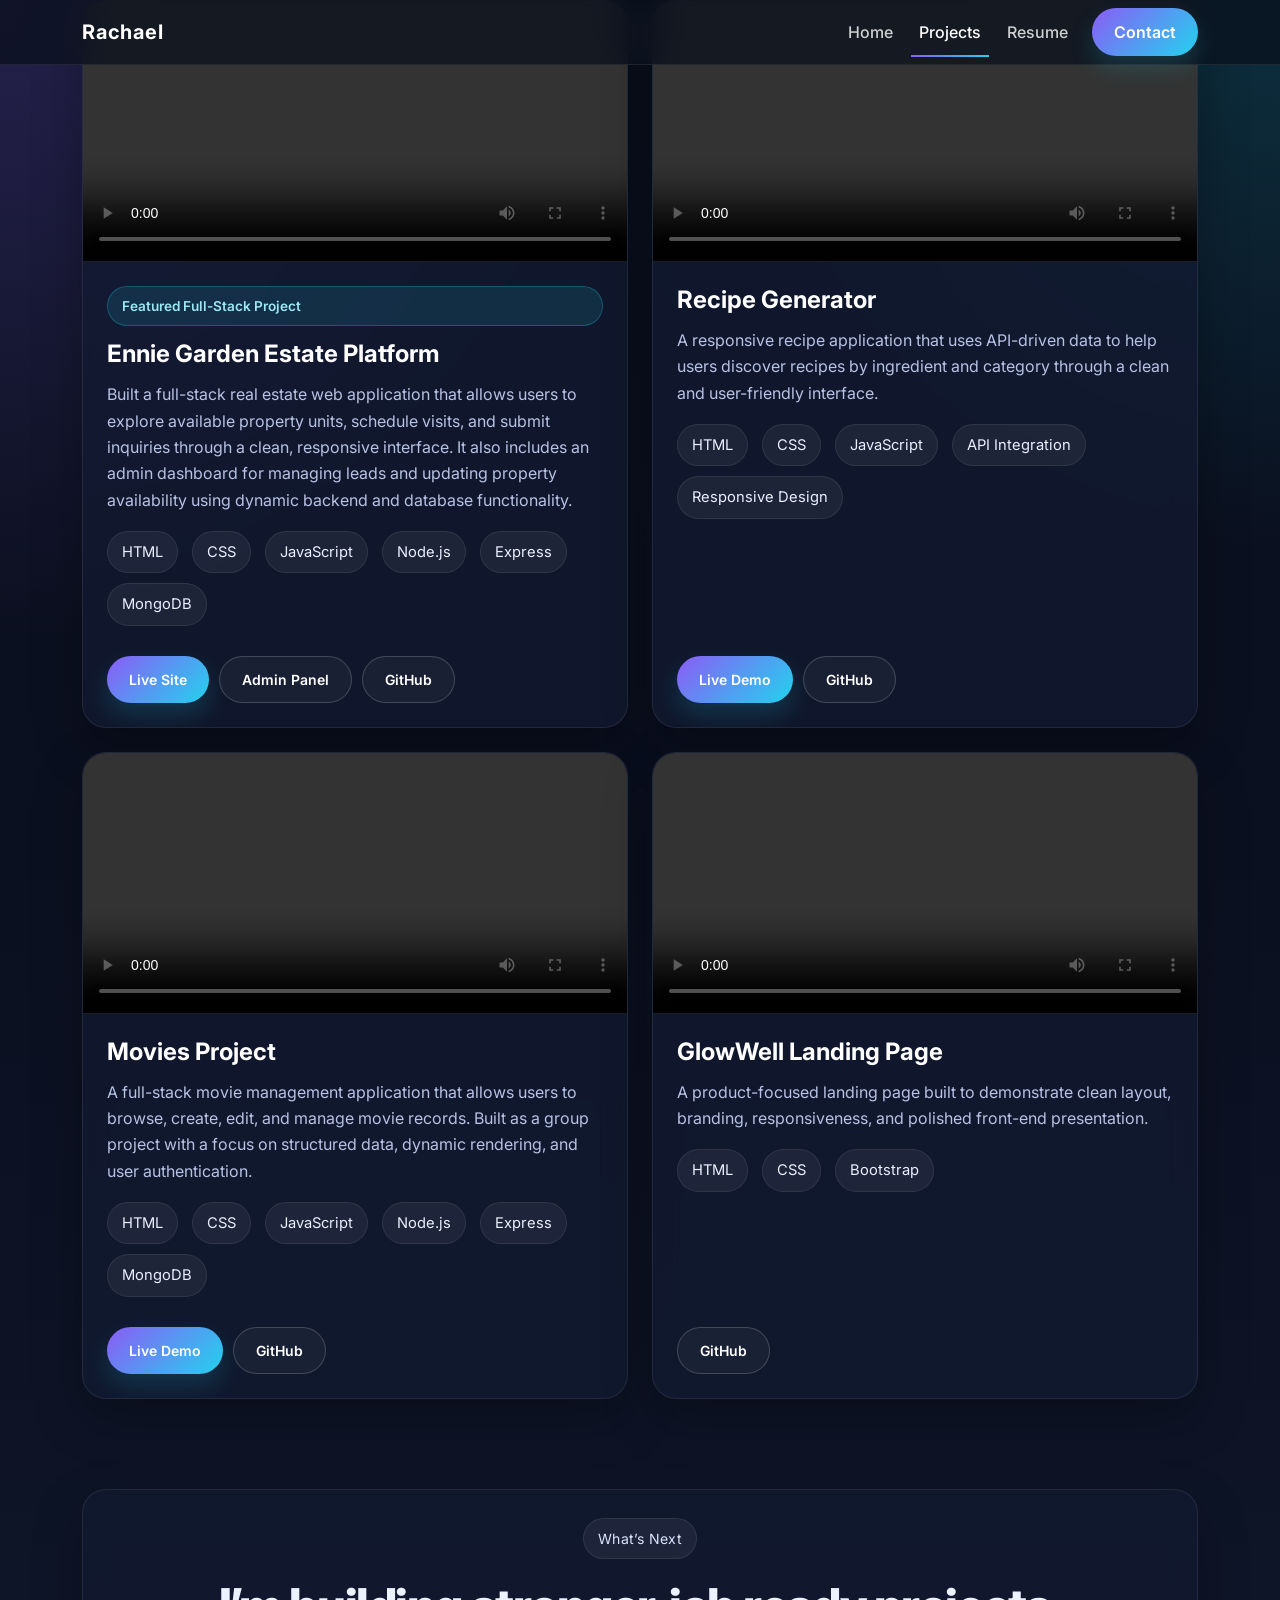
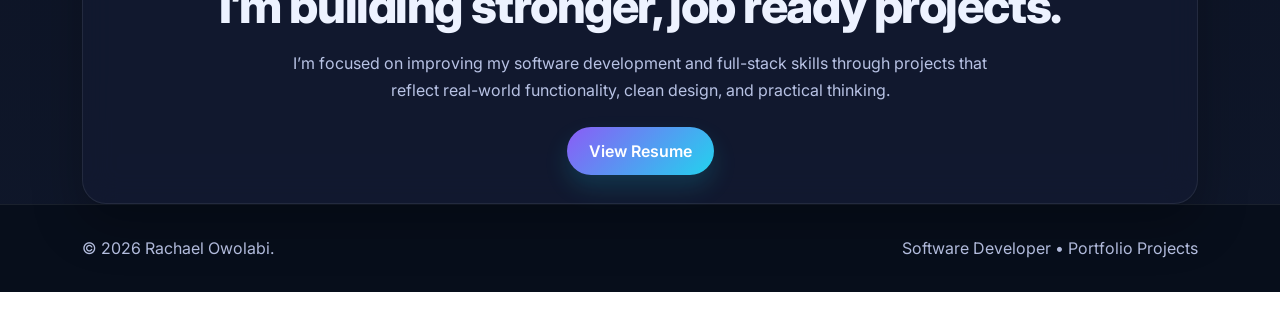
==== Project.html @ cfca14e4 "Initial portfolio website upload" ====
<!DOCTYPE html>
<html lang="en">
<head>
  <meta charset="UTF-8">
  <meta name="viewport" content="width=device-width, initial-scale=1.0">
  <title>Projects | Rachael Owolabi</title>

  <link href="https://cdn.jsdelivr.net/npm/bootstrap@5.3.3/dist/css/bootstrap.min.css" rel="stylesheet">
  <link rel="preconnect" href="https://fonts.googleapis.com">
  <link rel="preconnect" href="https://fonts.gstatic.com" crossorigin>
  <link href="https://fonts.googleapis.com/css2?family=Inter:wght@400;500;600;700;800&display=swap" rel="stylesheet">
  <link rel="stylesheet" href="https://cdn.jsdelivr.net/npm/bootstrap-icons@1.11.3/font/bootstrap-icons.min.css">
  <link rel="stylesheet" href="style.css">
</head>
<body>

  <nav class="navbar navbar-expand-lg fixed-top">
    <div class="container">
      <a class="navbar-brand fw-bold" href="Index.html">Rachael</a>

      <button class="navbar-toggler border-0 shadow-none" type="button" data-bs-toggle="collapse" data-bs-target="#navbarNav">
        <span class="navbar-toggler-icon"></span>
      </button>

      <div class="collapse navbar-collapse" id="navbarNav">
        <ul class="navbar-nav ms-auto align-items-lg-center">
          <li class="nav-item"><a class="nav-link" href="Index.html">Home</a></li>
          <li class="nav-item"><a class="nav-link active" href="Project.html">Projects</a></li>
          <li class="nav-item"><a class="nav-link" href="Resume.html">Resume</a></li>
          <li class="nav-item ms-lg-3 mt-3 mt-lg-0">
            <a class="btn btn-brand" href="Index.html#contact">Contact</a>
          </li>
        </ul>
      </div>
    </div>
  </nav>

  <section class="pt-0">
  <div class="container">
    <div class="row g-4">

      <div class="col-lg-6">
        <div class="project-card h-100">
          <div class="project-media">
            <video controls>
              <source src="videos/estate-home.mp4" type="video/mp4">
            </video>
          </div>

          <div class="project-body">
            <div class="featured-badge">Featured Full-Stack Project</div>

            <h4>Ennie Garden Estate Platform</h4>

            <p>
              Built a full-stack real estate web application that allows users to explore
              available property units, schedule visits, and submit inquiries through a clean,
              responsive interface. It also includes an admin dashboard for managing leads and
              updating property availability using dynamic backend and database functionality.
            </p>

            <div class="project-meta">
              <span class="tag-pill">HTML</span>
              <span class="tag-pill">CSS</span>
              <span class="tag-pill">JavaScript</span>
              <span class="tag-pill">Node.js</span>
              <span class="tag-pill">Express</span>
              <span class="tag-pill">MongoDB</span>
            </div>

            <div class="project-links">
              <a href="https://estate-garden-estate.onrender.com/" target="_blank" class="btn btn-brand btn-sm">
                Live Site
              </a>
              <a href="https://estate-garden-estate.onrender.com/admin-login.html" target="_blank" class="btn btn-outline-brand btn-sm">
                Admin Panel
              </a>
              <a href="https://github.com/rachaelowo/Estate-website" target="_blank" class="btn btn-outline-brand btn-sm">
                GitHub
              </a>
            </div>
          </div>
        </div>
      </div>

      <div class="col-lg-6">
        <div class="project-card h-100">
          <div class="project-media">
            <video controls>
              <source src="videos/Recipe Finder.mp4" type="video/mp4">
            </video>
          </div>

          <div class="project-body">
            <h4>Recipe Generator</h4>
            <p>
              A responsive recipe application that uses API-driven data to help users
              discover recipes by ingredient and category through a clean and user-friendly interface.
            </p>

            <div class="project-meta">
              <span class="tag-pill">HTML</span>
              <span class="tag-pill">CSS</span>
              <span class="tag-pill">JavaScript</span>
              <span class="tag-pill">API Integration</span>
              <span class="tag-pill">Responsive Design</span>
            </div>

            <div class="project-links">
              <a href="https://recipes-generator-nfoy.onrender.com/" target="_blank" class="btn btn-brand btn-sm">
                Live Demo
              </a>
              <a href="https://github.com/rachaelowo/Recipe-generator" target="_blank" class="btn btn-outline-brand btn-sm">
                GitHub
              </a>
            </div>
          </div>
        </div>
      </div>

      <div class="col-lg-6">
        <div class="project-card h-100">
          <div class="project-media">
            <video controls>
              <source src="videos/movies project.mp4" type="video/mp4">
            </video>
          </div>

          <div class="project-body">
            <h4>Movies Project</h4>
            <p>
              A full-stack movie management application that allows users to browse,
              create, edit, and manage movie records. Built as a group project with a
              focus on structured data, dynamic rendering, and user authentication.
            </p>

            <div class="project-meta">
              <span class="tag-pill">HTML</span>
              <span class="tag-pill">CSS</span>
              <span class="tag-pill">JavaScript</span>
              <span class="tag-pill">Node.js</span>
              <span class="tag-pill">Express</span>
              <span class="tag-pill">MongoDB</span>
            </div>

            <div class="project-links">
              <a href="https://movies-project-heroku-b300a179108b.herokuapp.com/movies" target="_blank" class="btn btn-brand btn-sm">
                Live Demo
              </a>
              <a href="https://github.com/rachaelowo/movies-project" target="_blank" class="btn btn-outline-brand btn-sm">
                GitHub
              </a>
            </div>
          </div>
        </div>
      </div>

      <div class="col-lg-6">
        <div class="project-card h-100">
          <div class="project-media">
            <video controls>
              <source src="videos/Glowwell.mp4" type="video/mp4">
            </video>
          </div>

          <div class="project-body">
            <h4>GlowWell Landing Page</h4>
            <p>
              A product-focused landing page built to demonstrate clean layout,
              branding, responsiveness, and polished front-end presentation.
            </p>

            <div class="project-meta">
              <span class="tag-pill">HTML</span>
              <span class="tag-pill">CSS</span>
              <span class="tag-pill">Bootstrap</span>
            </div>

            <div class="project-links">
              <a href="https://github.com/rachaelowo/Glowwell" target="_blank" class="btn btn-outline-brand btn-sm">
                GitHub
              </a>
            </div>
          </div>
        </div>
      </div>

    </div>
  </div>
</section>

    <div class="container">
      <div class="glass-card text-center">
        <span class="section-tag">What’s Next</span>
        <h2 class="section-title mb-3">I’m building stronger, job ready projects.</h2>
        <p class="section-copy mx-auto mb-4">
          I’m focused on improving my software development and full-stack skills through
          projects that reflect real-world functionality, clean design, and practical thinking.
        </p>
        <a href="Resume.html" class="btn btn-brand">View Resume</a>
      </div>
    </div>
  </section>

  <footer>
    <div class="container d-flex flex-column flex-md-row justify-content-between align-items-center gap-2">
      <p class="mb-0">© <span id="year"></span> Rachael Owolabi.</p>
      <p class="mb-0">Software Developer • Portfolio Projects</p>
    </div>
  </footer>

  <script src="https://cdn.jsdelivr.net/npm/bootstrap@5.3.3/dist/js/bootstrap.bundle.min.js"></script>
  <script>
    document.getElementById("year").textContent = new Date().getFullYear();
  </script>
</body>
</html>
---- style.css ----
:root {
  --bg: #0b1020;
  --bg-soft: #121a31;
  --surface: rgba(18, 26, 49, 0.78);
  --surface-strong: #151f3c;
  --card-border: rgba(255, 255, 255, 0.08);
  --text: #edf2ff;
  --muted: #b8c2e4;
  --accent: #8b5cf6;
  --accent-2: #22d3ee;
  --accent-3: #f472b6;
  --shadow: 0 20px 50px rgba(0, 0, 0, 0.28);
}

html {
  scroll-behavior: smooth;
}

body {
  font-family: "Inter", "Segoe UI", Arial, sans-serif;
  line-height: 1.65;
  background:
    radial-gradient(circle at top left, rgba(139, 92, 246, 0.22), transparent 28%),
    radial-gradient(circle at top right, rgba(34, 211, 238, 0.16), transparent 24%),
    linear-gradient(180deg, #09101d 0%, #0b1020 45%, #0f172a 100%);
  color: var(--text);
  overflow-x: hidden;
}

a {
  text-decoration: none;
}

img,
video {
  max-width: 100%;
}

section {
  padding: 90px 0;
}

.text-muted-custom {
  color: var(--muted);
}

.section-tag {
  display: inline-flex;
  align-items: center;
  gap: 8px;
  padding: 8px 14px;
  border-radius: 999px;
  background: rgba(255, 255, 255, 0.06);
  border: 1px solid rgba(255, 255, 255, 0.08);
  color: #dbe4ff;
  font-size: 0.88rem;
  letter-spacing: 0.02em;
  margin-bottom: 18px;
}

.section-title {
  font-size: clamp(2rem, 4vw, 3rem);
  font-weight: 800;
  letter-spacing: -0.03em;
  margin-bottom: 14px;
}

.section-copy {
  color: var(--muted);
  max-width: 720px;
}

.navbar {
  background: rgba(9, 16, 29, 0.72) !important;
  backdrop-filter: blur(16px);
  border-bottom: 1px solid rgba(255, 255, 255, 0.08);
}

.navbar-brand {
  color: #fff !important;
  font-size: 1.25rem;
  letter-spacing: 0.04em;
}

.navbar-brand span {
  color: var(--accent-2);
}

.navbar-toggler {
  padding: 6px 10px;
}

.navbar-toggler:focus {
  box-shadow: none;
}

.navbar-toggler-icon {
  filter: invert(1);
}

.nav-link {
  position: relative;
  color: rgba(255, 255, 255, 0.8) !important;
  font-weight: 500;
  margin-left: 10px;
  transition: color 0.3s ease;
}

.nav-link:hover,
.nav-link.active {
  color: #fff !important;
}

.nav-link::after {
  content: "";
  position: absolute;
  left: 0;
  bottom: -4px;
  width: 0;
  height: 2px;
  background: linear-gradient(135deg, var(--accent), var(--accent-2));
  transition: width 0.3s ease;
}

.nav-link:hover::after,
.nav-link.active::after {
  width: 100%;
}

.btn-brand,
.btn-outline-brand,
.btn-ghost {
  border-radius: 999px;
  padding: 12px 22px;
  font-weight: 600;
  transition: 0.25s ease;
  display: inline-flex;
  align-items: center;
  justify-content: center;
}

.btn-brand {
  color: #fff;
  border: none;
  background: linear-gradient(135deg, var(--accent), var(--accent-2));
  box-shadow: 0 12px 24px rgba(34, 211, 238, 0.16);
}

.btn-brand:hover {
  transform: translateY(-2px);
  color: #fff;
}

.btn-outline-brand {
  border: 1px solid rgba(255, 255, 255, 0.18);
  color: #fff;
  background: rgba(255, 255, 255, 0.04);
}

.btn-outline-brand:hover {
  background: rgba(255, 255, 255, 0.08);
  color: #fff;
}

.btn-ghost {
  border: 1px solid rgba(255, 255, 255, 0.18);
  color: #fff;
  background: transparent;
}

.btn-ghost:hover {
  background: rgba(255, 255, 255, 0.08);
  color: #fff;
}

.hero {
  min-height: 100vh;
  display: flex;
  align-items: center;
  position: relative;
  overflow: hidden;
}

.hero::before,
.hero::after {
  content: "";
  position: absolute;
  border-radius: 999px;
  filter: blur(18px);
}

.hero::before {
  width: 260px;
  height: 260px;
  right: 8%;
  top: 16%;
  background: rgba(139, 92, 246, 0.24);
}

.hero::after {
  width: 220px;
  height: 220px;
  left: 5%;
  bottom: 12%;
  background: rgba(34, 211, 238, 0.2);
}

.hero-kicker {
  display: inline-flex;
  align-items: center;
  padding: 10px 16px;
  border-radius: 999px;
  color: #dbe4ff;
  background: rgba(255, 255, 255, 0.06);
  border: 1px solid rgba(255, 255, 255, 0.08);
  margin-bottom: 24px;
}

.hero h1 {
  font-size: clamp(2.8rem, 6vw, 5rem);
  font-weight: 800;
  line-height: 1.05;
  letter-spacing: -0.05em;
}

.gradient-text {
  background: linear-gradient(135deg, #ffffff 20%, #b0d9ff 50%, #a78bfa 85%);
  -webkit-background-clip: text;
  background-clip: text;
  color: transparent;
}

.hero p {
  color: var(--muted);
  font-size: 1.08rem;
  max-width: 620px;
  margin: 22px 0 30px;
}

.hero-stats {
  display: grid;
  grid-template-columns: repeat(3, minmax(0, 1fr));
  gap: 14px;
  margin-top: 30px;
}

.stat-card,
.glass-card,
.project-card,
.info-panel,
.contact-card,
.resume-card,
.timeline-card,
.hero-card {
  background: var(--surface);
  border: 1px solid var(--card-border);
  border-radius: 24px;
  box-shadow: var(--shadow);
  backdrop-filter: blur(16px);
  transition: transform 0.3s ease, box-shadow 0.3s ease;
}

.stat-card:hover,
.glass-card:hover,
.project-card:hover,
.info-panel:hover,
.contact-card:hover,
.resume-card:hover,
.timeline-card:hover,
.hero-card:hover {
  transform: translateY(-8px);
  box-shadow: 0 24px 60px rgba(0, 0, 0, 0.35);
}

.stat-card {
  padding: 18px;
}

.stat-card h3 {
  font-size: 1.7rem;
  margin-bottom: 4px;
}

.stat-card p {
  margin: 0;
  font-size: 0.95rem;
}

.hero-card,
.glass-card,
.info-panel,
.contact-card,
.resume-card,
.timeline-card {
  padding: 28px;
}

.hero-card .eyebrow {
  color: var(--accent-2);
  font-size: 0.92rem;
  font-weight: 700;
  text-transform: uppercase;
  letter-spacing: 0.12em;
}

.hero-card ul,
.resume-card ul,
.timeline-card ul {
  padding-left: 1rem;
  margin: 14px 0 0;
  color: var(--muted);
}

.hero-image-wrap {
  position: relative;
  width: 360px;
  height: 360px;
  margin: 0 auto;
  display: flex;
  align-items: center;
  justify-content: center;
}

.hero-image-ring {
  position: absolute;
  width: 380px;
  height: 380px;
  border-radius: 50%;
  background: linear-gradient(135deg, rgba(139, 92, 246, 0.35), rgba(34, 211, 238, 0.25));
  filter: blur(8px);
  animation: floatRing 4s ease-in-out infinite;
}

.hero-image {
  position: relative;
  width: 320px;
  height: 320px;
  object-fit: cover;
  border-radius: 50%;
  border: 6px solid rgba(255, 255, 255, 0.12);
  box-shadow: 0 20px 50px rgba(0, 0, 0, 0.35);
  z-index: 2;
  animation: floatImage 4s ease-in-out infinite;
}

.highlight-grid,
.skills-grid,
.contact-grid,
.resume-grid {
  display: grid;
  gap: 24px;
}

.highlight-grid {
  grid-template-columns: repeat(3, minmax(0, 1fr));
}

.skills-grid,
.contact-grid,
.resume-grid {
  grid-template-columns: repeat(2, minmax(0, 1fr));
}

.skill-pill,
.tag-pill {
  display: inline-flex;
  align-items: center;
  padding: 8px 14px;
  border-radius: 999px;
  background: rgba(255, 255, 255, 0.06);
  border: 1px solid rgba(255, 255, 255, 0.08);
  color: #eaf0ff;
  font-size: 0.92rem;
  margin: 0 10px 10px 0;
}

.project-hero {
  padding-top: 140px;
  padding-bottom: 70px;
}

.project-card {
  overflow: hidden;
  height: 100%;
  display: flex;
  flex-direction: column;
}

.project-media {
  background: #060b15;
  border-bottom: 1px solid rgba(255, 255, 255, 0.08);
}

.project-media video {
  width: 100%;
  height: 260px;
  object-fit: cover;
  display: block;
}

.project-body {
  padding: 24px;
  display: flex;
  flex-direction: column;
  flex-grow: 1;
}

.project-body h4 {
  color: #fff;
  font-weight: 700;
  margin-bottom: 12px;
}

.project-body p {
  color: var(--muted);
  margin-bottom: 18px;
}

.project-meta {
  margin-bottom: 20px;
}

.project-links {
  display: flex;
  flex-wrap: wrap;
  gap: 10px;
  margin-top: auto;
}

.featured-badge {
  display: inline-block;
  background: rgba(34, 211, 238, 0.12);
  color: #9be7f3;
  border: 1px solid rgba(34, 211, 238, 0.25);
  padding: 8px 14px;
  border-radius: 999px;
  font-size: 0.85rem;
  font-weight: 600;
  margin-bottom: 14px;
}

.resume-top {
  text-align: center;
  margin-bottom: 36px;
}

.resume-top p,
.resume-top a {
  color: var(--muted);
}

.timeline-role {
  color: var(--accent-2);
  font-weight: 600;
}

.timeline-date {
  color: var(--muted);
  font-size: 0.95rem;
}

.contact-card a {
  color: #fff;
  word-break: break-word;
}

.form-control {
  background: rgba(255, 255, 255, 0.04);
  border: 1px solid rgba(255, 255, 255, 0.1);
  border-radius: 16px;
  color: #fff;
  padding: 14px 16px;
}

.form-control::placeholder {
  color: rgba(255, 255, 255, 0.52);
}

.form-control:focus {
  background: rgba(255, 255, 255, 0.06);
  color: #fff;
  box-shadow: none;
  border-color: rgba(34, 211, 238, 0.5);
}

footer {
  padding: 30px 0;
  border-top: 1px solid rgba(255, 255, 255, 0.08);
  background: rgba(7, 12, 24, 0.84);
  color: var(--muted);
}

.fade-up {
  opacity: 0;
  transform: translateY(30px);
  animation: fadeUp 0.9s ease forwards;
}

.zoom-in {
  opacity: 0;
  transform: scale(0.9);
  animation: zoomIn 1s ease forwards;
}

.delay-1 {
  animation-delay: 0.2s;
}

.delay-2 {
  animation-delay: 0.4s;
}

.delay-3 {
  animation-delay: 0.6s;
}

.delay-4 {
  animation-delay: 0.8s;
}

.delay-5 {
  animation-delay: 1s;
}

@keyframes fadeUp {
  to {
    opacity: 1;
    transform: translateY(0);
  }
}

@keyframes zoomIn {
  to {
    opacity: 1;
    transform: scale(1);
  }
}

@keyframes floatImage {
  0% {
    transform: translateY(0);
  }
  50% {
    transform: translateY(-10px);
  }
  100% {
    transform: translateY(0);
  }
}

@keyframes floatRing {
  0% {
    transform: scale(1) rotate(0deg);
  }
  50% {
    transform: scale(1.03) rotate(4deg);
  }
  100% {
    transform: scale(1) rotate(0deg);
  }
}

@media (max-width: 1199px) {
  .hero h1 {
    font-size: clamp(2.5rem, 5vw, 4.2rem);
  }

  .hero p {
    font-size: 1rem;
  }

  .hero-image-wrap {
    width: 320px;
    height: 320px;
  }

  .hero-image-ring {
    width: 340px;
    height: 340px;
  }

  .hero-image {
    width: 290px;
    height: 290px;
  }
}

@media (max-width: 991px) {
  .navbar .container {
    padding-left: 20px;
    padding-right: 20px;
  }

  .navbar-collapse {
    margin-top: 14px;
    padding: 18px;
    border-radius: 20px;
    background: rgba(9, 16, 29, 0.96);
    border: 1px solid rgba(255, 255, 255, 0.08);
  }

  .navbar-nav {
    gap: 6px;
  }

  .nav-link {
    margin-left: 0;
    padding: 10px 0;
  }

  .nav-link::after {
    display: none;
  }

  .hero {
    min-height: auto;
    padding: 150px 0 90px;
  }

  .hero .row {
    text-align: center;
  }

  .hero p,
  .section-copy,
  .section-title {
    margin-left: auto;
    margin-right: auto;
  }

  .hero-kicker {
    justify-content: center;
  }

  .hero-stats,
  .highlight-grid,
  .skills-grid,
  .contact-grid,
  .resume-grid {
    grid-template-columns: 1fr;
  }

  .hero-stats {
    gap: 16px;
  }

  .hero-image-wrap {
    width: 280px;
    height: 280px;
    margin-top: 10px;
  }

  .hero-image-ring {
    width: 300px;
    height: 300px;
  }

  .hero-image {
    width: 250px;
    height: 250px;
  }

  .project-media video {
    height: 240px;
  }

  .project-links {
    justify-content: center;
  }

  .contact-card,
  .glass-card,
  .info-panel,
  .project-body,
  .hero-card,
  .resume-card,
  .timeline-card {
    padding: 24px;
  }
}

@media (min-width: 768px) and (max-width: 991px) {
  .col-lg-5,
  .col-lg-7,
  .col-md-6,
  .col-xl-6 {
    width: 100%;
  }

  .hero h1 {
    max-width: 700px;
    margin-left: auto;
    margin-right: auto;
  }

  .project-card {
    max-width: 760px;
    margin-left: auto;
    margin-right: auto;
  }
}

@media (max-width: 767px) {
  section {
    padding: 72px 0;
  }

  .navbar-brand {
    font-size: 1.05rem;
  }

  .btn-brand,
  .btn-outline-brand,
  .btn-ghost {
    width: 100%;
    text-align: center;
    padding: 12px 18px;
  }

  .hero h1 {
    font-size: 2.2rem;
    line-height: 1.12;
  }

  .hero p {
    font-size: 0.98rem;
  }

  .hero-kicker {
    font-size: 0.82rem;
    padding: 9px 13px;
  }

  .hero-image-wrap {
    width: 240px;
    height: 240px;
  }

  .hero-image-ring {
    width: 260px;
    height: 260px;
  }

  .hero-image {
    width: 220px;
    height: 220px;
  }

  .stat-card,
  .glass-card,
  .project-card,
  .info-panel,
  .contact-card,
  .resume-card,
  .timeline-card,
  .hero-card {
    border-radius: 20px;
  }

  .project-media video {
    height: 210px;
  }

  .project-body,
  .contact-card,
  .glass-card,
  .info-panel,
  .hero-card,
  .resume-card,
  .timeline-card {
    padding: 20px;
  }

  .project-links {
    flex-direction: column;
    align-items: stretch;
  }

  .project-links .btn {
    width: 100%;
  }

  .tag-pill,
  .skill-pill {
    font-size: 0.85rem;
    padding: 7px 12px;
    margin: 0 8px 8px 0;
  }

  footer .container {
    text-align: center;
  }
}

@media (max-width: 575px) {
  .container {
    padding-left: 18px;
    padding-right: 18px;
  }

  .hero {
    padding: 135px 0 70px;
  }

  .hero h1 {
    font-size: 1.95rem;
  }

  .section-title {
    font-size: 1.8rem;
  }

  .section-tag {
    font-size: 0.8rem;
    padding: 7px 12px;
  }

  .hero-image-wrap {
    width: 220px;
    height: 220px;
  }

  .hero-image-ring {
    width: 240px;
    height: 240px;
  }

  .hero-image {
    width: 200px;
    height: 200px;
  }

  .project-media video {
    height: 190px;
  }

  .form-control {
    padding: 12px 14px;
  }
}
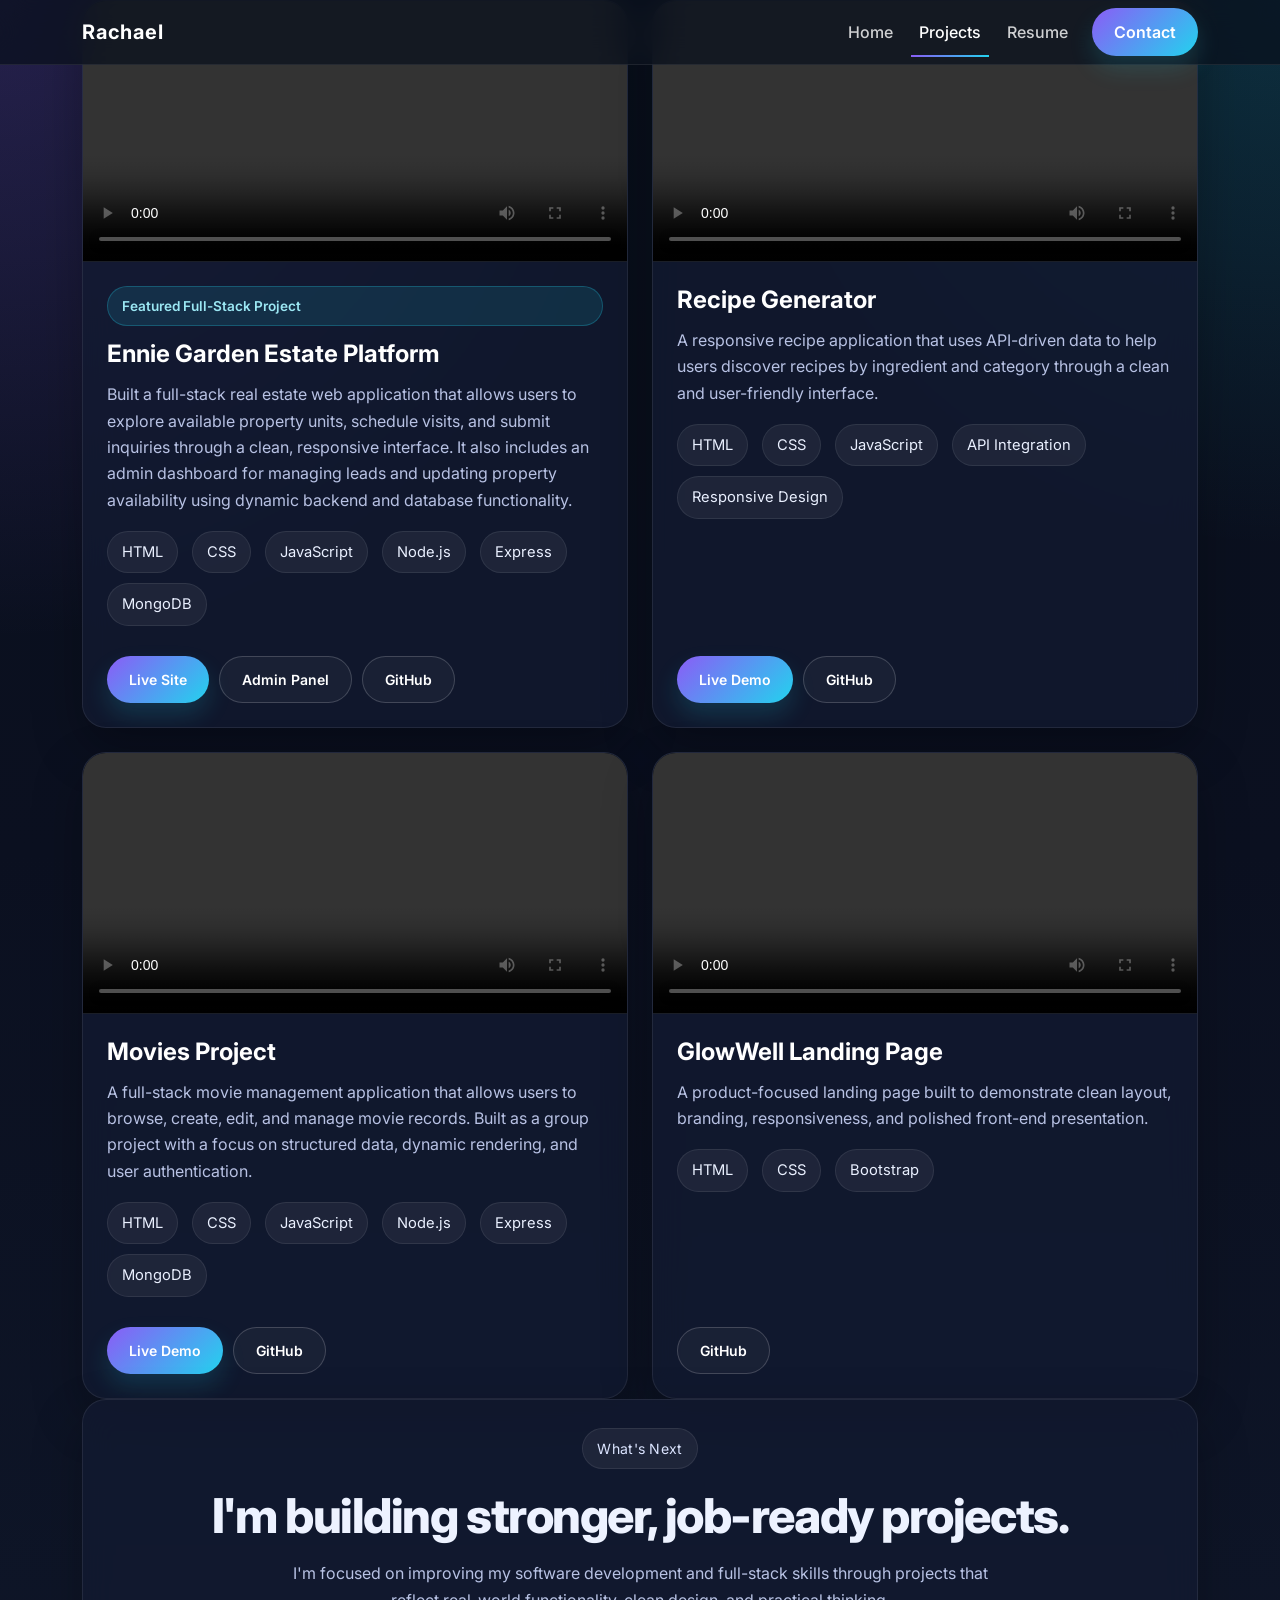
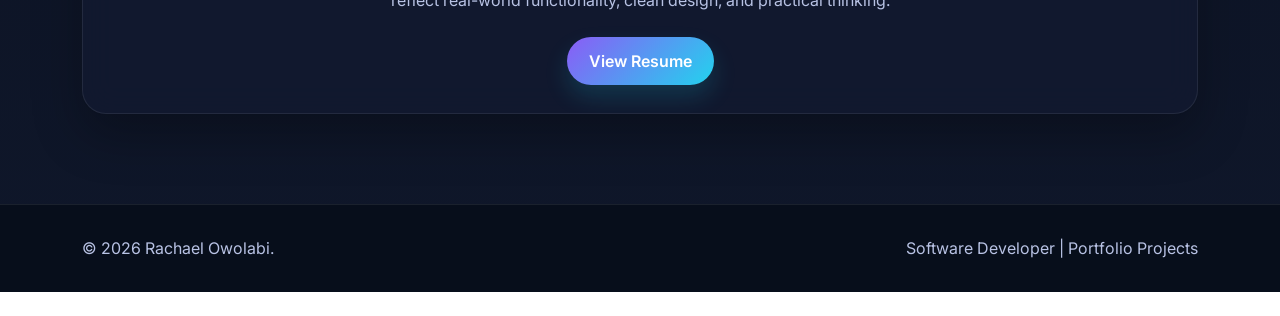
==== commit 43a36220: "Update portfolio content and resume" ====
--- a/Project.html
+++ b/Project.html
@@ -16,7 +16,7 @@
 
   <nav class="navbar navbar-expand-lg fixed-top">
     <div class="container">
-      <a class="navbar-brand fw-bold" href="Index.html">Rachael</a>
+      <a class="navbar-brand fw-bold" href="index.html">Rachael</a>
 
       <button class="navbar-toggler border-0 shadow-none" type="button" data-bs-toggle="collapse" data-bs-target="#navbarNav">
         <span class="navbar-toggler-icon"></span>
@@ -24,11 +24,11 @@
 
       <div class="collapse navbar-collapse" id="navbarNav">
         <ul class="navbar-nav ms-auto align-items-lg-center">
-          <li class="nav-item"><a class="nav-link" href="Index.html">Home</a></li>
+          <li class="nav-item"><a class="nav-link" href="index.html">Home</a></li>
           <li class="nav-item"><a class="nav-link active" href="Project.html">Projects</a></li>
           <li class="nav-item"><a class="nav-link" href="Resume.html">Resume</a></li>
           <li class="nav-item ms-lg-3 mt-3 mt-lg-0">
-            <a class="btn btn-brand" href="Index.html#contact">Contact</a>
+            <a class="btn btn-brand" href="index.html#contact">Contact</a>
           </li>
         </ul>
       </div>
@@ -36,165 +36,164 @@
   </nav>
 
   <section class="pt-0">
-  <div class="container">
-    <div class="row g-4">
-
-      <div class="col-lg-6">
-        <div class="project-card h-100">
-          <div class="project-media">
-            <video controls>
-              <source src="videos/estate-home.mp4" type="video/mp4">
-            </video>
-          </div>
-
-          <div class="project-body">
-            <div class="featured-badge">Featured Full-Stack Project</div>
-
-            <h4>Ennie Garden Estate Platform</h4>
-
-            <p>
-              Built a full-stack real estate web application that allows users to explore
-              available property units, schedule visits, and submit inquiries through a clean,
-              responsive interface. It also includes an admin dashboard for managing leads and
-              updating property availability using dynamic backend and database functionality.
-            </p>
-
-            <div class="project-meta">
-              <span class="tag-pill">HTML</span>
-              <span class="tag-pill">CSS</span>
-              <span class="tag-pill">JavaScript</span>
-              <span class="tag-pill">Node.js</span>
-              <span class="tag-pill">Express</span>
-              <span class="tag-pill">MongoDB</span>
-            </div>
-
-            <div class="project-links">
-              <a href="https://estate-garden-estate.onrender.com/" target="_blank" class="btn btn-brand btn-sm">
-                Live Site
-              </a>
-              <a href="https://estate-garden-estate.onrender.com/admin-login.html" target="_blank" class="btn btn-outline-brand btn-sm">
-                Admin Panel
-              </a>
-              <a href="https://github.com/rachaelowo/Estate-website" target="_blank" class="btn btn-outline-brand btn-sm">
-                GitHub
-              </a>
-            </div>
-          </div>
-        </div>
+    <div class="container">
+      <div class="row g-4">
+
+        <div class="col-lg-6">
+          <div class="project-card h-100">
+            <div class="project-media">
+              <video controls>
+                <source src="videos/Ennie estate project.mp4" type="video/mp4">
+              </video>
+            </div>
+
+            <div class="project-body">
+              <div class="featured-badge">Featured Full-Stack Project</div>
+
+              <h4>Ennie Garden Estate Platform</h4>
+
+              <p>
+                Built a full-stack real estate web application that allows users to explore
+                available property units, schedule visits, and submit inquiries through a clean,
+                responsive interface. It also includes an admin dashboard for managing leads and
+                updating property availability using dynamic backend and database functionality.
+              </p>
+
+              <div class="project-meta">
+                <span class="tag-pill">HTML</span>
+                <span class="tag-pill">CSS</span>
+                <span class="tag-pill">JavaScript</span>
+                <span class="tag-pill">Node.js</span>
+                <span class="tag-pill">Express</span>
+                <span class="tag-pill">MongoDB</span>
+              </div>
+
+              <div class="project-links">
+                <a href="https://estate-garden-estate.onrender.com/" target="_blank" class="btn btn-brand btn-sm">
+                  Live Site
+                </a>
+                <a href="https://estate-garden-estate.onrender.com/admin-login.html" target="_blank" class="btn btn-outline-brand btn-sm">
+                  Admin Panel
+                </a>
+                <a href="https://github.com/rachaelowo/Estate-website" target="_blank" class="btn btn-outline-brand btn-sm">
+                  GitHub
+                </a>
+              </div>
+            </div>
+          </div>
+        </div>
+
+        <div class="col-lg-6">
+          <div class="project-card h-100">
+            <div class="project-media">
+              <video controls>
+                <source src="videos/Recipe Finder.mp4" type="video/mp4">
+              </video>
+            </div>
+
+            <div class="project-body">
+              <h4>Recipe Generator</h4>
+              <p>
+                A responsive recipe application that uses API-driven data to help users
+                discover recipes by ingredient and category through a clean and user-friendly interface.
+              </p>
+
+              <div class="project-meta">
+                <span class="tag-pill">HTML</span>
+                <span class="tag-pill">CSS</span>
+                <span class="tag-pill">JavaScript</span>
+                <span class="tag-pill">API Integration</span>
+                <span class="tag-pill">Responsive Design</span>
+              </div>
+
+              <div class="project-links">
+                <a href="https://recipes-generator-nfoy.onrender.com/" target="_blank" class="btn btn-brand btn-sm">
+                  Live Demo
+                </a>
+                <a href="https://github.com/rachaelowo/Recipe-generator" target="_blank" class="btn btn-outline-brand btn-sm">
+                  GitHub
+                </a>
+              </div>
+            </div>
+          </div>
+        </div>
+
+        <div class="col-lg-6">
+          <div class="project-card h-100">
+            <div class="project-media">
+              <video controls>
+                <source src="videos/movies project.mp4" type="video/mp4">
+              </video>
+            </div>
+
+            <div class="project-body">
+              <h4>Movies Project</h4>
+              <p>
+                A full-stack movie management application that allows users to browse,
+                create, edit, and manage movie records. Built as a group project with a
+                focus on structured data, dynamic rendering, and user authentication.
+              </p>
+
+              <div class="project-meta">
+                <span class="tag-pill">HTML</span>
+                <span class="tag-pill">CSS</span>
+                <span class="tag-pill">JavaScript</span>
+                <span class="tag-pill">Node.js</span>
+                <span class="tag-pill">Express</span>
+                <span class="tag-pill">MongoDB</span>
+              </div>
+
+              <div class="project-links">
+                <a href="https://movies-project-heroku-b300a179108b.herokuapp.com/movies" target="_blank" class="btn btn-brand btn-sm">
+                  Live Demo
+                </a>
+                <a href="https://github.com/rachaelowo/movies-project" target="_blank" class="btn btn-outline-brand btn-sm">
+                  GitHub
+                </a>
+              </div>
+            </div>
+          </div>
+        </div>
+
+        <div class="col-lg-6">
+          <div class="project-card h-100">
+            <div class="project-media">
+              <video controls>
+                <source src="videos/Glowwell.mp4" type="video/mp4">
+              </video>
+            </div>
+
+            <div class="project-body">
+              <h4>GlowWell Landing Page</h4>
+              <p>
+                A product-focused landing page built to demonstrate clean layout,
+                branding, responsiveness, and polished front-end presentation.
+              </p>
+
+              <div class="project-meta">
+                <span class="tag-pill">HTML</span>
+                <span class="tag-pill">CSS</span>
+                <span class="tag-pill">Bootstrap</span>
+              </div>
+
+              <div class="project-links">
+                <a href="https://github.com/rachaelowo/Glowwell" target="_blank" class="btn btn-outline-brand btn-sm">
+                  GitHub
+                </a>
+              </div>
+            </div>
+          </div>
+        </div>
+
       </div>
-
-      <div class="col-lg-6">
-        <div class="project-card h-100">
-          <div class="project-media">
-            <video controls>
-              <source src="videos/Recipe Finder.mp4" type="video/mp4">
-            </video>
-          </div>
-
-          <div class="project-body">
-            <h4>Recipe Generator</h4>
-            <p>
-              A responsive recipe application that uses API-driven data to help users
-              discover recipes by ingredient and category through a clean and user-friendly interface.
-            </p>
-
-            <div class="project-meta">
-              <span class="tag-pill">HTML</span>
-              <span class="tag-pill">CSS</span>
-              <span class="tag-pill">JavaScript</span>
-              <span class="tag-pill">API Integration</span>
-              <span class="tag-pill">Responsive Design</span>
-            </div>
-
-            <div class="project-links">
-              <a href="https://recipes-generator-nfoy.onrender.com/" target="_blank" class="btn btn-brand btn-sm">
-                Live Demo
-              </a>
-              <a href="https://github.com/rachaelowo/Recipe-generator" target="_blank" class="btn btn-outline-brand btn-sm">
-                GitHub
-              </a>
-            </div>
-          </div>
-        </div>
-      </div>
-
-      <div class="col-lg-6">
-        <div class="project-card h-100">
-          <div class="project-media">
-            <video controls>
-              <source src="videos/movies project.mp4" type="video/mp4">
-            </video>
-          </div>
-
-          <div class="project-body">
-            <h4>Movies Project</h4>
-            <p>
-              A full-stack movie management application that allows users to browse,
-              create, edit, and manage movie records. Built as a group project with a
-              focus on structured data, dynamic rendering, and user authentication.
-            </p>
-
-            <div class="project-meta">
-              <span class="tag-pill">HTML</span>
-              <span class="tag-pill">CSS</span>
-              <span class="tag-pill">JavaScript</span>
-              <span class="tag-pill">Node.js</span>
-              <span class="tag-pill">Express</span>
-              <span class="tag-pill">MongoDB</span>
-            </div>
-
-            <div class="project-links">
-              <a href="https://movies-project-heroku-b300a179108b.herokuapp.com/movies" target="_blank" class="btn btn-brand btn-sm">
-                Live Demo
-              </a>
-              <a href="https://github.com/rachaelowo/movies-project" target="_blank" class="btn btn-outline-brand btn-sm">
-                GitHub
-              </a>
-            </div>
-          </div>
-        </div>
-      </div>
-
-      <div class="col-lg-6">
-        <div class="project-card h-100">
-          <div class="project-media">
-            <video controls>
-              <source src="videos/Glowwell.mp4" type="video/mp4">
-            </video>
-          </div>
-
-          <div class="project-body">
-            <h4>GlowWell Landing Page</h4>
-            <p>
-              A product-focused landing page built to demonstrate clean layout,
-              branding, responsiveness, and polished front-end presentation.
-            </p>
-
-            <div class="project-meta">
-              <span class="tag-pill">HTML</span>
-              <span class="tag-pill">CSS</span>
-              <span class="tag-pill">Bootstrap</span>
-            </div>
-
-            <div class="project-links">
-              <a href="https://github.com/rachaelowo/Glowwell" target="_blank" class="btn btn-outline-brand btn-sm">
-                GitHub
-              </a>
-            </div>
-          </div>
-        </div>
-      </div>
-
-    </div>
-  </div>
-</section>
+    </div>
 
     <div class="container">
       <div class="glass-card text-center">
-        <span class="section-tag">What’s Next</span>
-        <h2 class="section-title mb-3">I’m building stronger, job ready projects.</h2>
+        <span class="section-tag">What's Next</span>
+        <h2 class="section-title mb-3">I'm building stronger, job-ready projects.</h2>
         <p class="section-copy mx-auto mb-4">
-          I’m focused on improving my software development and full-stack skills through
+          I'm focused on improving my software development and full-stack skills through
           projects that reflect real-world functionality, clean design, and practical thinking.
         </p>
         <a href="Resume.html" class="btn btn-brand">View Resume</a>
@@ -204,14 +203,27 @@
 
   <footer>
     <div class="container d-flex flex-column flex-md-row justify-content-between align-items-center gap-2">
-      <p class="mb-0">© <span id="year"></span> Rachael Owolabi.</p>
-      <p class="mb-0">Software Developer • Portfolio Projects</p>
+      <p class="mb-0">&copy; <span id="year"></span> Rachael Owolabi.</p>
+      <p class="mb-0">Software Developer | Portfolio Projects</p>
     </div>
   </footer>
 
   <script src="https://cdn.jsdelivr.net/npm/bootstrap@5.3.3/dist/js/bootstrap.bundle.min.js"></script>
   <script>
     document.getElementById("year").textContent = new Date().getFullYear();
+
+    const observer = new IntersectionObserver((entries) => {
+      entries.forEach((entry) => {
+        if (entry.isIntersecting) {
+          entry.target.classList.add("is-visible");
+        }
+      });
+    }, { threshold: 0.18 });
+
+    document.querySelectorAll(".project-card, .glass-card").forEach((element) => {
+      element.classList.add("reveal");
+      observer.observe(element);
+    });
   </script>
 </body>
-</html>+</html>
--- a/style.css
+++ b/style.css
@@ -181,6 +181,14 @@
   overflow: hidden;
 }
 
+.hero-updated {
+  padding-top: 120px;
+}
+
+.hero-updated .container {
+  z-index: 1;
+}
+
 .hero::before,
 .hero::after {
   content: "";
@@ -205,15 +213,53 @@
   background: rgba(34, 211, 238, 0.2);
 }
 
-.hero-kicker {
+.hero-intro {
+  display: inline-flex;
+  align-items: center;
+  gap: 14px;
+  margin-bottom: 22px;
+}
+
+.hero-intro-line {
+  width: 64px;
+  height: 1px;
+  background: linear-gradient(90deg, rgba(34, 211, 238, 0.9), rgba(139, 92, 246, 0.2));
+}
+
+.hero-intro p {
+  margin: 0;
+  color: #cfe5ff;
+  letter-spacing: 0.18em;
+  text-transform: uppercase;
+  font-size: 0.82rem;
+  font-weight: 700;
+}
+
+.hero-signal {
+  display: flex;
+  flex-wrap: wrap;
+  gap: 12px;
+  margin: 8px 0 26px;
+}
+
+.signal-pill {
   display: inline-flex;
   align-items: center;
   padding: 10px 16px;
   border-radius: 999px;
-  color: #dbe4ff;
-  background: rgba(255, 255, 255, 0.06);
+  background: rgba(255, 255, 255, 0.05);
   border: 1px solid rgba(255, 255, 255, 0.08);
-  margin-bottom: 24px;
+  color: #e7eeff;
+  font-size: 0.9rem;
+  box-shadow: 0 12px 26px rgba(4, 10, 20, 0.22);
+}
+
+.hero-updated::before {
+  animation: pulseBlob 9s ease-in-out infinite;
+}
+
+.hero-updated::after {
+  animation: pulseBlobAlt 10s ease-in-out infinite;
 }
 
 .hero h1 {
@@ -260,6 +306,33 @@
   transition: transform 0.3s ease, box-shadow 0.3s ease;
 }
 
+.glass-card,
+.project-card,
+.resume-card,
+.timeline-card,
+.stat-card,
+.info-panel,
+.contact-card {
+  position: relative;
+  overflow: hidden;
+}
+
+.glass-card::before,
+.project-card::before,
+.resume-card::before,
+.timeline-card::before,
+.stat-card::before,
+.info-panel::before,
+.contact-card::before {
+  content: "";
+  position: absolute;
+  inset: 0;
+  background: linear-gradient(120deg, transparent 15%, rgba(255, 255, 255, 0.08) 50%, transparent 85%);
+  transform: translateX(-130%);
+  transition: transform 0.9s ease;
+  pointer-events: none;
+}
+
 .stat-card:hover,
 .glass-card:hover,
 .project-card:hover,
@@ -270,6 +343,16 @@
 .hero-card:hover {
   transform: translateY(-8px);
   box-shadow: 0 24px 60px rgba(0, 0, 0, 0.35);
+}
+
+.glass-card:hover::before,
+.project-card:hover::before,
+.resume-card:hover::before,
+.timeline-card:hover::before,
+.stat-card:hover::before,
+.info-panel:hover::before,
+.contact-card:hover::before {
+  transform: translateX(130%);
 }
 
 .stat-card {
@@ -386,6 +469,48 @@
   flex-direction: column;
 }
 
+.feature-showcase {
+  display: grid;
+  grid-template-columns: 1.15fr 0.85fr;
+  gap: 24px;
+  align-items: stretch;
+}
+
+.feature-copy h3 {
+  font-size: clamp(1.8rem, 3vw, 2.6rem);
+  margin-bottom: 16px;
+  line-height: 1.12;
+}
+
+.feature-points {
+  display: grid;
+  grid-template-columns: repeat(2, minmax(0, 1fr));
+  gap: 16px;
+  margin-top: 24px;
+}
+
+.mini-point {
+  padding: 18px;
+  border-radius: 20px;
+  background: rgba(255, 255, 255, 0.04);
+  border: 1px solid rgba(255, 255, 255, 0.07);
+}
+
+.mini-point p {
+  margin: 0;
+  color: var(--muted);
+}
+
+.mini-point-label {
+  display: inline-block;
+  margin-bottom: 10px;
+  color: var(--accent-2);
+  font-size: 0.8rem;
+  font-weight: 700;
+  letter-spacing: 0.12em;
+  text-transform: uppercase;
+}
+
 .project-media {
   background: #060b15;
   border-bottom: 1px solid rgba(255, 255, 255, 0.08);
@@ -496,6 +621,17 @@
   animation: fadeUp 0.9s ease forwards;
 }
 
+.reveal {
+  opacity: 0;
+  transform: translateY(32px) scale(0.98);
+  transition: opacity 0.8s ease, transform 0.8s ease;
+}
+
+.reveal.is-visible {
+  opacity: 1;
+  transform: translateY(0) scale(1);
+}
+
 .zoom-in {
   opacity: 0;
   transform: scale(0.9);
@@ -557,6 +693,30 @@
   }
   100% {
     transform: scale(1) rotate(0deg);
+  }
+}
+
+@keyframes pulseBlob {
+  0% {
+    transform: scale(1) translateY(0);
+  }
+  50% {
+    transform: scale(1.08) translateY(-12px);
+  }
+  100% {
+    transform: scale(1) translateY(0);
+  }
+}
+
+@keyframes pulseBlobAlt {
+  0% {
+    transform: scale(1) translateY(0);
+  }
+  50% {
+    transform: scale(0.94) translateY(14px);
+  }
+  100% {
+    transform: scale(1) translateY(0);
   }
 }
 
@@ -628,7 +788,8 @@
     margin-right: auto;
   }
 
-  .hero-kicker {
+  .hero-intro,
+  .hero-signal {
     justify-content: center;
   }
 
@@ -636,7 +797,9 @@
   .highlight-grid,
   .skills-grid,
   .contact-grid,
-  .resume-grid {
+  .resume-grid,
+  .feature-showcase,
+  .feature-points {
     grid-template-columns: 1fr;
   }
 
@@ -726,9 +889,23 @@
     font-size: 0.98rem;
   }
 
-  .hero-kicker {
-    font-size: 0.82rem;
-    padding: 9px 13px;
+  .hero-intro {
+    gap: 10px;
+    margin-bottom: 18px;
+  }
+
+  .hero-intro p {
+    font-size: 0.74rem;
+    letter-spacing: 0.12em;
+  }
+
+  .hero-intro-line {
+    width: 42px;
+  }
+
+  .signal-pill {
+    width: 100%;
+    justify-content: center;
   }
 
   .hero-image-wrap {
@@ -837,4 +1014,4 @@
   .form-control {
     padding: 12px 14px;
   }
-}+}
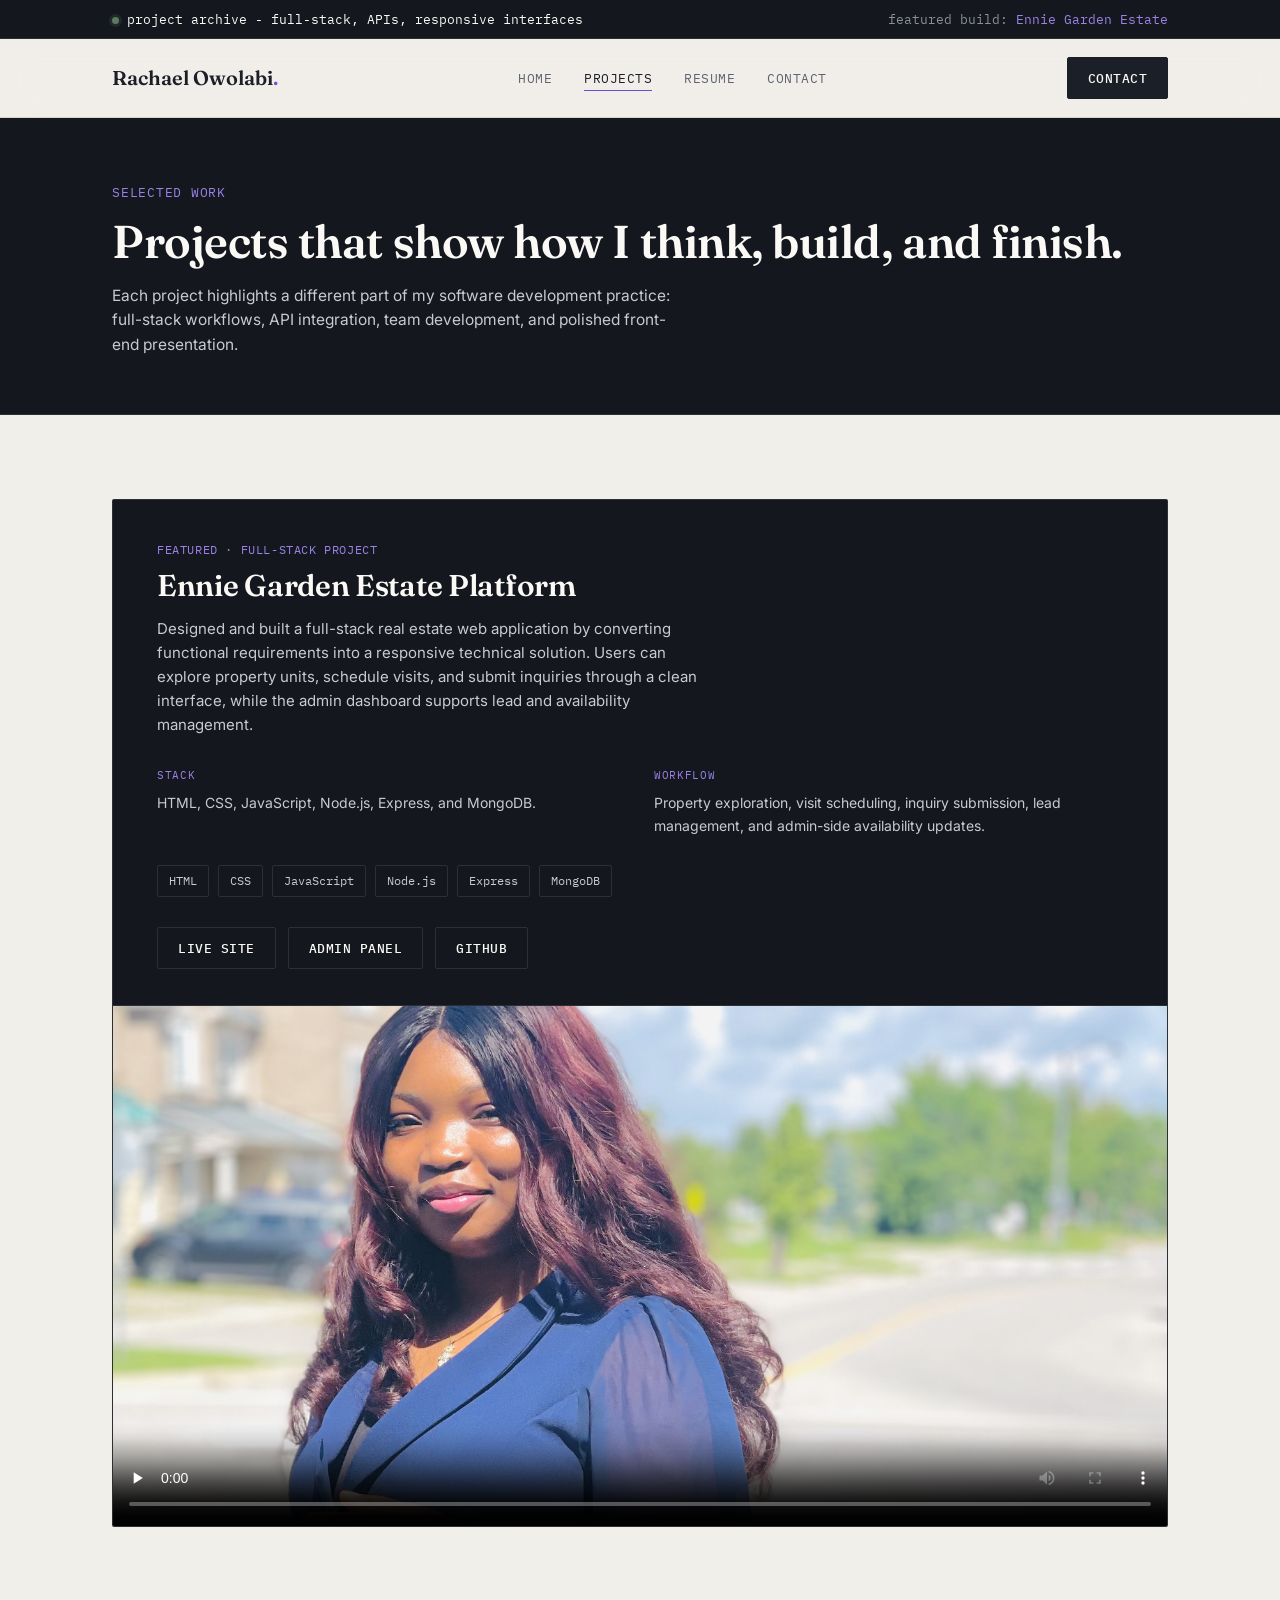
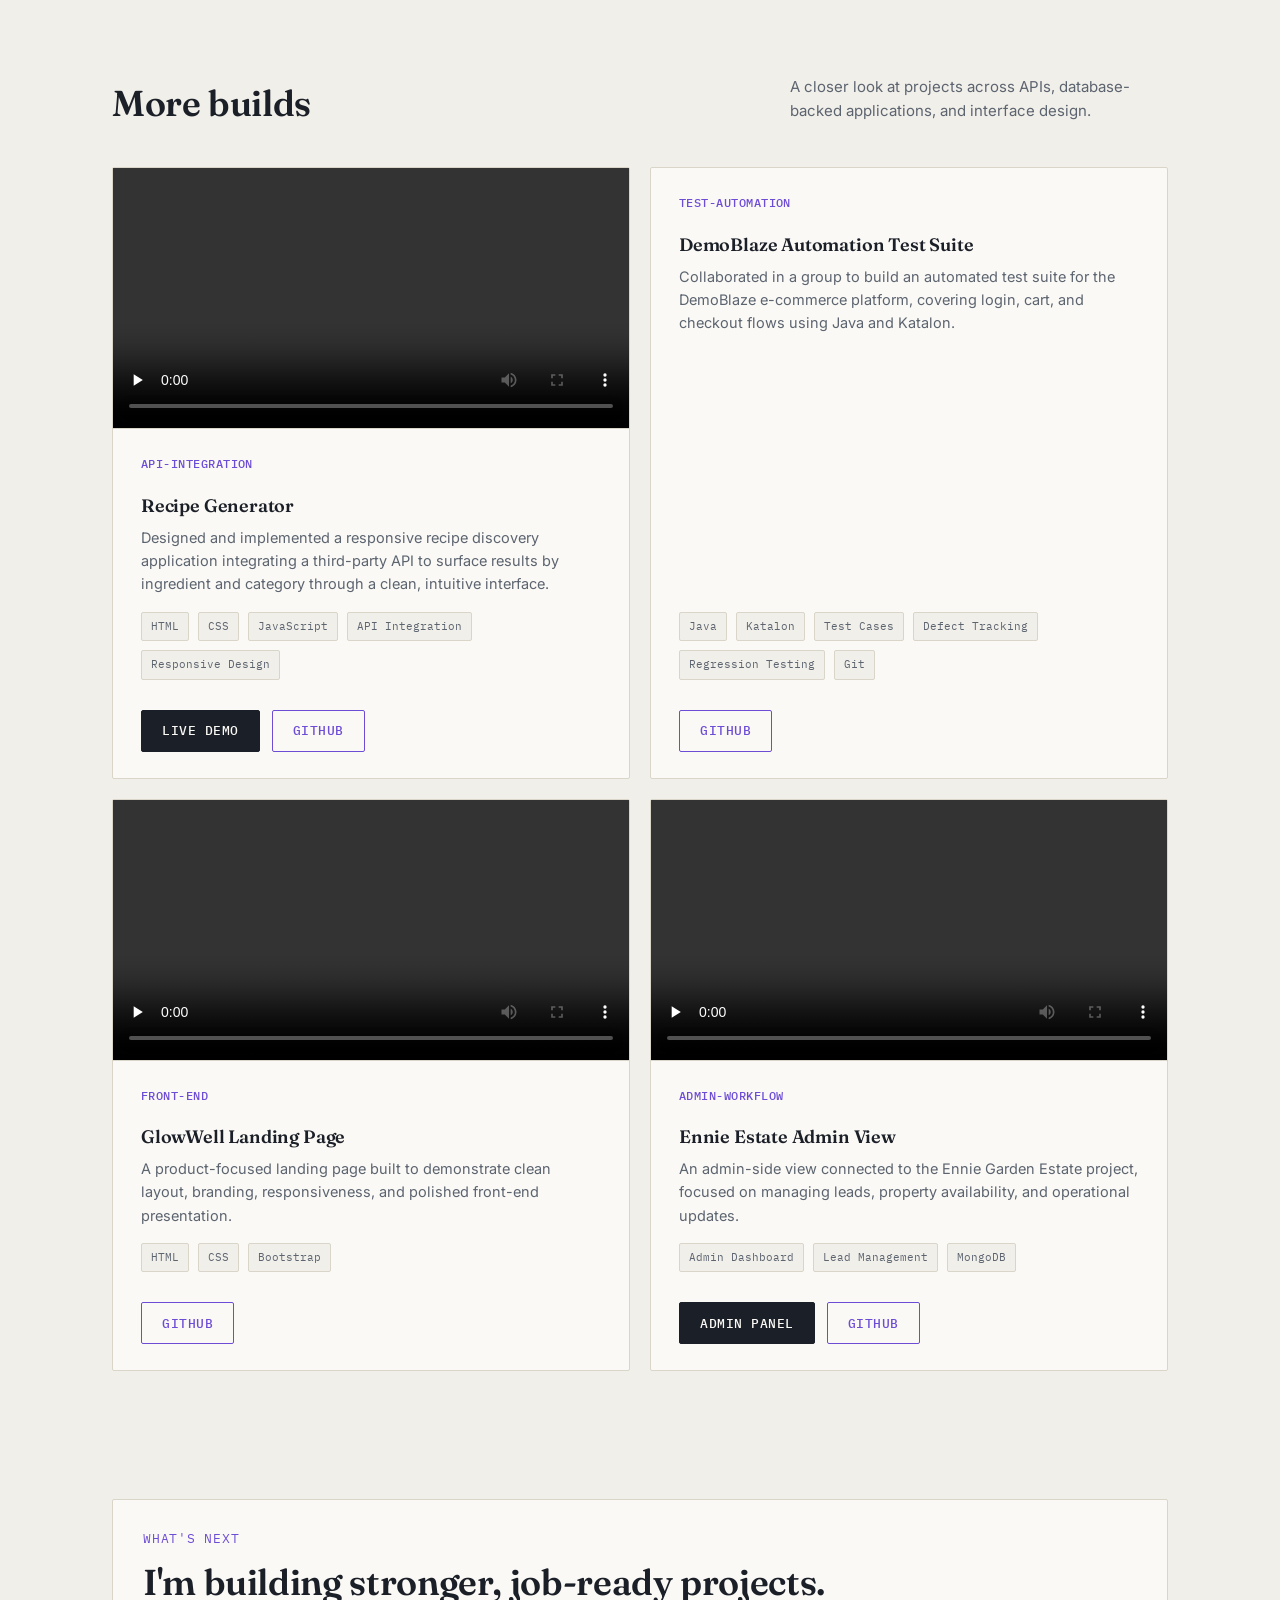
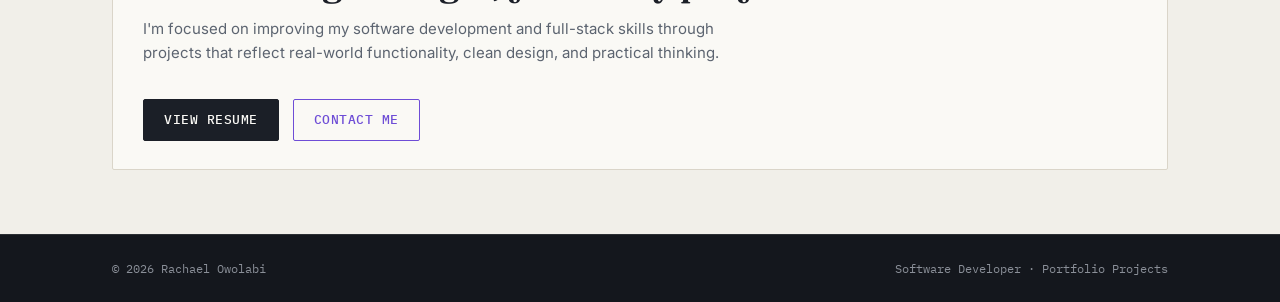
==== commit 910c7d80: "Refresh portfolio design and resume" ====
--- a/Project.html
+++ b/Project.html
@@ -1,228 +1,219 @@
-<!DOCTYPE html>
+<!doctype html>
 <html lang="en">
 <head>
   <meta charset="UTF-8">
   <meta name="viewport" content="width=device-width, initial-scale=1.0">
   <title>Projects | Rachael Owolabi</title>
-
-  <link href="https://cdn.jsdelivr.net/npm/bootstrap@5.3.3/dist/css/bootstrap.min.css" rel="stylesheet">
-  <link rel="preconnect" href="https://fonts.googleapis.com">
-  <link rel="preconnect" href="https://fonts.gstatic.com" crossorigin>
-  <link href="https://fonts.googleapis.com/css2?family=Inter:wght@400;500;600;700;800&display=swap" rel="stylesheet">
-  <link rel="stylesheet" href="https://cdn.jsdelivr.net/npm/bootstrap-icons@1.11.3/font/bootstrap-icons.min.css">
+  <meta name="description" content="Selected software development projects by Rachael Owolabi, including full-stack, API-driven, and responsive front-end builds.">
   <link rel="stylesheet" href="style.css">
 </head>
 <body>
-
-  <nav class="navbar navbar-expand-lg fixed-top">
-    <div class="container">
-      <a class="navbar-brand fw-bold" href="index.html">Rachael</a>
-
-      <button class="navbar-toggler border-0 shadow-none" type="button" data-bs-toggle="collapse" data-bs-target="#navbarNav">
-        <span class="navbar-toggler-icon"></span>
-      </button>
-
-      <div class="collapse navbar-collapse" id="navbarNav">
-        <ul class="navbar-nav ms-auto align-items-lg-center">
-          <li class="nav-item"><a class="nav-link" href="index.html">Home</a></li>
-          <li class="nav-item"><a class="nav-link active" href="Project.html">Projects</a></li>
-          <li class="nav-item"><a class="nav-link" href="Resume.html">Resume</a></li>
-          <li class="nav-item ms-lg-3 mt-3 mt-lg-0">
-            <a class="btn btn-brand" href="index.html#contact">Contact</a>
-          </li>
+  <div class="statusbar">
+    <div class="wrap">
+      <span><span class="dot"></span>project archive - full-stack, APIs, responsive interfaces</span>
+      <span class="right">featured build: <span>Ennie Garden Estate</span></span>
+    </div>
+  </div>
+
+  <header class="site">
+    <div class="wrap">
+      <a class="logo" href="index.html">Rachael Owolabi<span class="dot">.</span></a>
+      <nav class="primary" aria-label="Primary navigation">
+        <ul>
+          <li><a href="index.html">Home</a></li>
+          <li><a class="active" href="Project.html">Projects</a></li>
+          <li><a href="Resume.html">Resume</a></li>
+          <li><a href="index.html#contact">Contact</a></li>
         </ul>
-      </div>
+      </nav>
+      <a class="btn solid" href="index.html#contact">Contact</a>
     </div>
-  </nav>
-
-  <section class="pt-0">
-    <div class="container">
-      <div class="row g-4">
-
-        <div class="col-lg-6">
-          <div class="project-card h-100">
+  </header>
+
+  <main>
+    <section class="pagehero">
+      <div class="wrap">
+        <div class="eyebrow" style="color:var(--brass-bright);">selected work</div>
+        <h1>Projects that show how I think, build, and finish.</h1>
+        <p>Each project highlights a different part of my software development practice: full-stack workflows, API integration, team development, and polished front-end presentation.</p>
+      </div>
+    </section>
+
+    <section>
+      <div class="wrap">
+        <div class="feature">
+          <div class="top">
+            <div class="meta-row">
+              <span class="mono" style="font-size:12px;color:var(--brass-bright);text-transform:uppercase;letter-spacing:.05em;">Featured · full-stack project</span>
+            </div>
+            <h3>Ennie Garden Estate Platform</h3>
+            <p>Designed and built a full-stack real estate web application by converting functional requirements into a responsive technical solution. Users can explore property units, schedule visits, and submit inquiries through a clean interface, while the admin dashboard supports lead and availability management.</p>
+            <div class="colsplit">
+              <div>
+                <div class="k">Stack</div>
+                <p>HTML, CSS, JavaScript, Node.js, Express, and MongoDB.</p>
+              </div>
+              <div>
+                <div class="k">Workflow</div>
+                <p>Property exploration, visit scheduling, inquiry submission, lead management, and admin-side availability updates.</p>
+              </div>
+            </div>
+            <div class="tagrow">
+              <span>HTML</span>
+              <span>CSS</span>
+              <span>JavaScript</span>
+              <span>Node.js</span>
+              <span>Express</span>
+              <span>MongoDB</span>
+            </div>
+            <div class="links">
+              <a class="btn ghost" href="https://estate-garden-estate.onrender.com/" target="_blank" rel="noopener">Live Site</a>
+              <a class="btn ghost" href="https://estate-garden-estate.onrender.com/admin-login.html" target="_blank" rel="noopener">Admin Panel</a>
+              <a class="btn ghost" href="https://github.com/rachaelowo/Estate-website" target="_blank" rel="noopener">GitHub</a>
+            </div>
+          </div>
+          <div class="media">
+            <video controls preload="none" poster="images/CEO.JPG">
+              <source src="videos/Ennie estate project.mp4" type="video/mp4">
+            </video>
+          </div>
+        </div>
+      </div>
+    </section>
+
+    <section class="tight">
+      <div class="wrap">
+        <div class="section-head">
+          <h2>More builds</h2>
+          <p class="sub">A closer look at projects across APIs, database-backed applications, and interface design.</p>
+        </div>
+
+        <div class="project-grid">
+          <article class="project-card">
             <div class="project-media">
-              <video controls>
-                <source src="videos/Ennie estate project.mp4" type="video/mp4">
-              </video>
-            </div>
-
-            <div class="project-body">
-              <div class="featured-badge">Featured Full-Stack Project</div>
-
-              <h4>Ennie Garden Estate Platform</h4>
-
-              <p>
-                Built a full-stack real estate web application that allows users to explore
-                available property units, schedule visits, and submit inquiries through a clean,
-                responsive interface. It also includes an admin dashboard for managing leads and
-                updating property availability using dynamic backend and database functionality.
-              </p>
-
-              <div class="project-meta">
-                <span class="tag-pill">HTML</span>
-                <span class="tag-pill">CSS</span>
-                <span class="tag-pill">JavaScript</span>
-                <span class="tag-pill">Node.js</span>
-                <span class="tag-pill">Express</span>
-                <span class="tag-pill">MongoDB</span>
-              </div>
-
-              <div class="project-links">
-                <a href="https://estate-garden-estate.onrender.com/" target="_blank" class="btn btn-brand btn-sm">
-                  Live Site
-                </a>
-                <a href="https://estate-garden-estate.onrender.com/admin-login.html" target="_blank" class="btn btn-outline-brand btn-sm">
-                  Admin Panel
-                </a>
-                <a href="https://github.com/rachaelowo/Estate-website" target="_blank" class="btn btn-outline-brand btn-sm">
-                  GitHub
-                </a>
-              </div>
-            </div>
-          </div>
-        </div>
-
-        <div class="col-lg-6">
-          <div class="project-card h-100">
-            <div class="project-media">
-              <video controls>
+              <video controls preload="none">
                 <source src="videos/Recipe Finder.mp4" type="video/mp4">
               </video>
             </div>
-
-            <div class="project-body">
+            <div class="project-body">
+              <div class="featured-badge">api-integration</div>
               <h4>Recipe Generator</h4>
-              <p>
-                A responsive recipe application that uses API-driven data to help users
-                discover recipes by ingredient and category through a clean and user-friendly interface.
-              </p>
-
-              <div class="project-meta">
-                <span class="tag-pill">HTML</span>
-                <span class="tag-pill">CSS</span>
-                <span class="tag-pill">JavaScript</span>
-                <span class="tag-pill">API Integration</span>
-                <span class="tag-pill">Responsive Design</span>
-              </div>
-
-              <div class="project-links">
-                <a href="https://recipes-generator-nfoy.onrender.com/" target="_blank" class="btn btn-brand btn-sm">
-                  Live Demo
-                </a>
-                <a href="https://github.com/rachaelowo/Recipe-generator" target="_blank" class="btn btn-outline-brand btn-sm">
-                  GitHub
-                </a>
-              </div>
-            </div>
-          </div>
-        </div>
-
-        <div class="col-lg-6">
-          <div class="project-card h-100">
+              <p>Designed and implemented a responsive recipe discovery application integrating a third-party API to surface results by ingredient and category through a clean, intuitive interface.</p>
+              <div class="project-meta">
+                <span>HTML</span>
+                <span>CSS</span>
+                <span>JavaScript</span>
+                <span>API Integration</span>
+                <span>Responsive Design</span>
+              </div>
+              <div class="project-links">
+                <a href="https://recipes-generator-nfoy.onrender.com/" target="_blank" rel="noopener" class="btn solid">Live Demo</a>
+                <a href="https://github.com/rachaelowo/Recipe-generator" target="_blank" rel="noopener" class="btn brass">GitHub</a>
+              </div>
+            </div>
+          </article>
+
+          <article class="project-card">
+            <div class="project-body">
+              <div class="featured-badge">test-automation</div>
+              <h4>DemoBlaze Automation Test Suite</h4>
+              <p>Collaborated in a group to build an automated test suite for the DemoBlaze e-commerce platform, covering login, cart, and checkout flows using Java and Katalon.</p>
+              <div class="project-meta">
+                <span>Java</span>
+                <span>Katalon</span>
+                <span>Test Cases</span>
+                <span>Defect Tracking</span>
+                <span>Regression Testing</span>
+                <span>Git</span>
+              </div>
+              <div class="project-links">
+                <a href="https://github.com/rachaelowo/DemoBlaze_AutoTest_Group7/tree/Rachael/Group7_DemoBlaze_AutoTest" target="_blank" rel="noopener" class="btn brass">GitHub</a>
+              </div>
+            </div>
+          </article>
+
+          <article class="project-card">
             <div class="project-media">
-              <video controls>
-                <source src="videos/movies project.mp4" type="video/mp4">
-              </video>
-            </div>
-
-            <div class="project-body">
-              <h4>Movies Project</h4>
-              <p>
-                A full-stack movie management application that allows users to browse,
-                create, edit, and manage movie records. Built as a group project with a
-                focus on structured data, dynamic rendering, and user authentication.
-              </p>
-
-              <div class="project-meta">
-                <span class="tag-pill">HTML</span>
-                <span class="tag-pill">CSS</span>
-                <span class="tag-pill">JavaScript</span>
-                <span class="tag-pill">Node.js</span>
-                <span class="tag-pill">Express</span>
-                <span class="tag-pill">MongoDB</span>
-              </div>
-
-              <div class="project-links">
-                <a href="https://movies-project-heroku-b300a179108b.herokuapp.com/movies" target="_blank" class="btn btn-brand btn-sm">
-                  Live Demo
-                </a>
-                <a href="https://github.com/rachaelowo/movies-project" target="_blank" class="btn btn-outline-brand btn-sm">
-                  GitHub
-                </a>
-              </div>
-            </div>
-          </div>
-        </div>
-
-        <div class="col-lg-6">
-          <div class="project-card h-100">
-            <div class="project-media">
-              <video controls>
+              <video controls preload="none">
                 <source src="videos/Glowwell.mp4" type="video/mp4">
               </video>
             </div>
-
-            <div class="project-body">
+            <div class="project-body">
+              <div class="featured-badge">front-end</div>
               <h4>GlowWell Landing Page</h4>
-              <p>
-                A product-focused landing page built to demonstrate clean layout,
-                branding, responsiveness, and polished front-end presentation.
-              </p>
-
-              <div class="project-meta">
-                <span class="tag-pill">HTML</span>
-                <span class="tag-pill">CSS</span>
-                <span class="tag-pill">Bootstrap</span>
-              </div>
-
-              <div class="project-links">
-                <a href="https://github.com/rachaelowo/Glowwell" target="_blank" class="btn btn-outline-brand btn-sm">
-                  GitHub
-                </a>
-              </div>
-            </div>
+              <p>A product-focused landing page built to demonstrate clean layout, branding, responsiveness, and polished front-end presentation.</p>
+              <div class="project-meta">
+                <span>HTML</span>
+                <span>CSS</span>
+                <span>Bootstrap</span>
+              </div>
+              <div class="project-links">
+                <a href="https://github.com/rachaelowo/Glowwell" target="_blank" rel="noopener" class="btn brass">GitHub</a>
+              </div>
+            </div>
+          </article>
+
+          <article class="project-card">
+            <div class="project-media">
+              <video controls preload="none">
+                <source src="videos/Ennie estate admin page.mp4" type="video/mp4">
+              </video>
+            </div>
+            <div class="project-body">
+              <div class="featured-badge">admin-workflow</div>
+              <h4>Ennie Estate Admin View</h4>
+              <p>An admin-side view connected to the Ennie Garden Estate project, focused on managing leads, property availability, and operational updates.</p>
+              <div class="project-meta">
+                <span>Admin Dashboard</span>
+                <span>Lead Management</span>
+                <span>MongoDB</span>
+              </div>
+              <div class="project-links">
+                <a href="https://estate-garden-estate.onrender.com/admin-login.html" target="_blank" rel="noopener" class="btn solid">Admin Panel</a>
+                <a href="https://github.com/rachaelowo/Estate-website" target="_blank" rel="noopener" class="btn brass">GitHub</a>
+              </div>
+            </div>
+          </article>
+        </div>
+      </div>
+    </section>
+
+    <section class="tight">
+      <div class="wrap">
+        <div class="panel snapshot">
+          <div class="section-tag">what's next</div>
+          <h2 class="section-title" style="margin-bottom:14px;">I'm building stronger, job-ready projects.</h2>
+          <p class="section-copy" style="max-width:70ch;">I'm focused on improving my software development and full-stack skills through projects that reflect real-world functionality, clean design, and practical thinking.</p>
+          <div class="actions">
+            <a href="Resume.html" class="btn solid">View Resume</a>
+            <a href="index.html#contact" class="btn brass">Contact Me</a>
           </div>
         </div>
-
-      </div>
-    </div>
-
-    <div class="container">
-      <div class="glass-card text-center">
-        <span class="section-tag">What's Next</span>
-        <h2 class="section-title mb-3">I'm building stronger, job-ready projects.</h2>
-        <p class="section-copy mx-auto mb-4">
-          I'm focused on improving my software development and full-stack skills through
-          projects that reflect real-world functionality, clean design, and practical thinking.
-        </p>
-        <a href="Resume.html" class="btn btn-brand">View Resume</a>
-      </div>
-    </div>
-  </section>
+      </div>
+    </section>
+  </main>
 
   <footer>
-    <div class="container d-flex flex-column flex-md-row justify-content-between align-items-center gap-2">
-      <p class="mb-0">&copy; <span id="year"></span> Rachael Owolabi.</p>
-      <p class="mb-0">Software Developer | Portfolio Projects</p>
+    <div class="wrap">
+      <span>© 2026 Rachael Owolabi</span>
+      <span>Software Developer · Portfolio Projects</span>
     </div>
   </footer>
-
-  <script src="https://cdn.jsdelivr.net/npm/bootstrap@5.3.3/dist/js/bootstrap.bundle.min.js"></script>
   <script>
-    document.getElementById("year").textContent = new Date().getFullYear();
-
-    const observer = new IntersectionObserver((entries) => {
+    document.body.classList.add("loaded");
+
+    const revealObserver = new IntersectionObserver((entries) => {
       entries.forEach((entry) => {
         if (entry.isIntersecting) {
           entry.target.classList.add("is-visible");
+          revealObserver.unobserve(entry.target);
         }
       });
-    }, { threshold: 0.18 });
-
-    document.querySelectorAll(".project-card, .glass-card").forEach((element) => {
+    }, { threshold: 0.14 });
+
+    document.querySelectorAll(".pagehero .wrap > *, .feature, .section-head, .project-card, .snapshot").forEach((element) => {
       element.classList.add("reveal");
-      observer.observe(element);
+      revealObserver.observe(element);
     });
   </script>
 </body>
--- a/style.css
+++ b/style.css
@@ -1,15 +1,24 @@
+@import url("https://fonts.googleapis.com/css2?family=Fraunces:opsz,wght@9..144,400;9..144,500;9..144,600;9..144,700&family=Inter:wght@400;500;600&family=IBM+Plex+Mono:wght@400;500&display=swap");
+
 :root {
-  --bg: #0b1020;
-  --bg-soft: #121a31;
-  --surface: rgba(18, 26, 49, 0.78);
-  --surface-strong: #151f3c;
-  --card-border: rgba(255, 255, 255, 0.08);
-  --text: #edf2ff;
-  --muted: #b8c2e4;
-  --accent: #8b5cf6;
-  --accent-2: #22d3ee;
-  --accent-3: #f472b6;
-  --shadow: 0 20px 50px rgba(0, 0, 0, 0.28);
+  --ink: #1b1f27;
+  --graphite: #14171d;
+  --graphite-2: #1c2027;
+  --paper: #f1efe9;
+  --paper-raised: #faf9f5;
+  --slate: #5c6470;
+  --slate-dim: #8a8f98;
+  --brass: #6e4dd6;
+  --brass-bright: #9b82e8;
+  --line: #dad5c9;
+  --line-dark: rgba(255, 255, 255, 0.1);
+  --good: #5c7a5e;
+  --radius: 2px;
+  --max: 1120px;
+}
+
+* {
+  box-sizing: border-box;
 }
 
 html {
@@ -17,1001 +26,1346 @@
 }
 
 body {
-  font-family: "Inter", "Segoe UI", Arial, sans-serif;
-  line-height: 1.65;
-  background:
-    radial-gradient(circle at top left, rgba(139, 92, 246, 0.22), transparent 28%),
-    radial-gradient(circle at top right, rgba(34, 211, 238, 0.16), transparent 24%),
-    linear-gradient(180deg, #09101d 0%, #0b1020 45%, #0f172a 100%);
-  color: var(--text);
+  margin: 0;
+  background: var(--paper);
+  color: var(--ink);
+  font-family: "Inter", -apple-system, BlinkMacSystemFont, "Segoe UI", sans-serif;
+  font-size: 16px;
+  line-height: 1.6;
+  -webkit-font-smoothing: antialiased;
   overflow-x: hidden;
 }
 
-a {
-  text-decoration: none;
+body.loaded .site {
+  animation: slideDown 0.58s ease both;
 }
 
 img,
 video {
+  display: block;
   max-width: 100%;
 }
 
-section {
-  padding: 90px 0;
-}
-
-.text-muted-custom {
-  color: var(--muted);
-}
-
-.section-tag {
-  display: inline-flex;
+a {
+  color: inherit;
+  text-decoration: none;
+  overflow-wrap: break-word;
+}
+
+p {
+  margin: 0;
+}
+
+h1,
+h2,
+h3,
+h4,
+h5 {
+  margin: 0;
+  font-family: "Fraunces", Georgia, serif;
+  font-weight: 600;
+  line-height: 1.12;
+  letter-spacing: -0.01em;
+}
+
+ul {
+  margin-bottom: 0;
+}
+
+.wrap {
+  max-width: var(--max);
+  margin: 0 auto;
+  padding: 0 32px;
+}
+
+.mono {
+  font-family: "IBM Plex Mono", Consolas, monospace;
+  letter-spacing: 0.02em;
+}
+
+.statusbar {
+  background: var(--graphite);
+  color: var(--paper-raised);
+  font-family: "IBM Plex Mono", Consolas, monospace;
+  font-size: 12.5px;
+  padding: 9px 0;
+  border-bottom: 1px solid var(--line-dark);
+  overflow: hidden;
+}
+
+.statusbar .wrap {
+  display: flex;
+  justify-content: space-between;
   align-items: center;
-  gap: 8px;
-  padding: 8px 14px;
-  border-radius: 999px;
-  background: rgba(255, 255, 255, 0.06);
-  border: 1px solid rgba(255, 255, 255, 0.08);
-  color: #dbe4ff;
-  font-size: 0.88rem;
-  letter-spacing: 0.02em;
-  margin-bottom: 18px;
-}
-
-.section-title {
-  font-size: clamp(2rem, 4vw, 3rem);
-  font-weight: 800;
-  letter-spacing: -0.03em;
-  margin-bottom: 14px;
-}
-
-.section-copy {
-  color: var(--muted);
-  max-width: 720px;
-}
-
-.navbar {
-  background: rgba(9, 16, 29, 0.72) !important;
+  gap: 24px;
+}
+
+.statusbar .dot {
+  display: inline-block;
+  width: 7px;
+  height: 7px;
+  margin-right: 8px;
+  border-radius: 50%;
+  background: var(--good);
+  box-shadow: 0 0 0 3px rgba(92, 122, 94, 0.18);
+  animation: statusPulse 2.6s ease-in-out infinite;
+}
+
+.statusbar .right {
+  color: var(--slate-dim);
+}
+
+.statusbar .right span {
+  color: var(--brass-bright);
+}
+
+.site {
+  position: sticky;
+  top: 0;
+  z-index: 50;
+  background: rgba(241, 239, 233, 0.94);
+  border-bottom: 1px solid var(--line);
   backdrop-filter: blur(16px);
-  border-bottom: 1px solid rgba(255, 255, 255, 0.08);
-}
-
-.navbar-brand {
-  color: #fff !important;
-  font-size: 1.25rem;
+}
+
+.site .wrap {
+  display: flex;
+  align-items: center;
+  justify-content: space-between;
+  gap: 24px;
+  padding-top: 18px;
+  padding-bottom: 18px;
+}
+
+.logo {
+  font-family: "Fraunces", Georgia, serif;
+  font-size: 20px;
+  font-weight: 600;
+  white-space: nowrap;
+}
+
+.logo .dot {
+  color: var(--brass);
+}
+
+.primary ul {
+  display: flex;
+  gap: 32px;
+  padding: 0;
+  margin: 0;
+  list-style: none;
+  font-family: "IBM Plex Mono", Consolas, monospace;
+  font-size: 12.5px;
   letter-spacing: 0.04em;
-}
-
-.navbar-brand span {
-  color: var(--accent-2);
-}
-
-.navbar-toggler {
-  padding: 6px 10px;
-}
-
-.navbar-toggler:focus {
-  box-shadow: none;
-}
-
-.navbar-toggler-icon {
-  filter: invert(1);
-}
-
-.nav-link {
-  position: relative;
-  color: rgba(255, 255, 255, 0.8) !important;
-  font-weight: 500;
-  margin-left: 10px;
-  transition: color 0.3s ease;
-}
-
-.nav-link:hover,
-.nav-link.active {
-  color: #fff !important;
-}
-
-.nav-link::after {
-  content: "";
-  position: absolute;
-  left: 0;
-  bottom: -4px;
-  width: 0;
-  height: 2px;
-  background: linear-gradient(135deg, var(--accent), var(--accent-2));
-  transition: width 0.3s ease;
-}
-
-.nav-link:hover::after,
-.nav-link.active::after {
-  width: 100%;
-}
-
+  text-transform: uppercase;
+}
+
+.primary a {
+  color: var(--slate);
+  padding-bottom: 4px;
+  border-bottom: 1px solid transparent;
+  transition: color 0.15s ease, border-color 0.15s ease;
+}
+
+.primary a:hover,
+.primary a.active {
+  color: var(--ink);
+  border-bottom-color: var(--brass);
+}
+
+.btn,
 .btn-brand,
-.btn-outline-brand,
-.btn-ghost {
-  border-radius: 999px;
-  padding: 12px 22px;
-  font-weight: 600;
-  transition: 0.25s ease;
+.btn-outline-brand {
   display: inline-flex;
   align-items: center;
   justify-content: center;
-}
-
+  gap: 8px;
+  min-height: 42px;
+  padding: 11px 20px;
+  border: 1px solid var(--ink);
+  border-radius: var(--radius);
+  background: transparent;
+  color: var(--ink);
+  font-family: "IBM Plex Mono", Consolas, monospace;
+  font-size: 12.5px;
+  font-weight: 500;
+  letter-spacing: 0.04em;
+  line-height: 1.2;
+  text-transform: uppercase;
+  transition: background 0.15s ease, color 0.15s ease, border-color 0.15s ease, transform 0.2s ease, box-shadow 0.2s ease;
+}
+
+.btn:hover,
+.btn-brand:hover,
+.btn-outline-brand:hover {
+  background: var(--ink);
+  color: var(--paper-raised);
+  border-color: var(--ink);
+  transform: translateY(-2px);
+  box-shadow: 0 10px 24px rgba(20, 23, 29, 0.14);
+}
+
+.btn.solid,
 .btn-brand {
-  color: #fff;
-  border: none;
-  background: linear-gradient(135deg, var(--accent), var(--accent-2));
-  box-shadow: 0 12px 24px rgba(34, 211, 238, 0.16);
-}
-
+  background: var(--ink);
+  color: var(--paper-raised);
+  border-color: var(--ink);
+}
+
+.btn.solid:hover,
 .btn-brand:hover {
-  transform: translateY(-2px);
-  color: #fff;
-}
-
+  background: var(--brass);
+  color: var(--graphite);
+  border-color: var(--brass);
+}
+
+.btn.brass,
 .btn-outline-brand {
-  border: 1px solid rgba(255, 255, 255, 0.18);
-  color: #fff;
-  background: rgba(255, 255, 255, 0.04);
-}
-
+  border-color: var(--brass);
+  color: var(--brass);
+}
+
+.btn.brass:hover,
 .btn-outline-brand:hover {
-  background: rgba(255, 255, 255, 0.08);
-  color: #fff;
-}
-
-.btn-ghost {
-  border: 1px solid rgba(255, 255, 255, 0.18);
-  color: #fff;
-  background: transparent;
-}
-
-.btn-ghost:hover {
-  background: rgba(255, 255, 255, 0.08);
-  color: #fff;
+  background: var(--brass);
+  color: var(--graphite);
+  border-color: var(--brass);
+}
+
+.btn.ghost {
+  border-color: var(--line-dark);
+  color: var(--paper-raised);
+}
+
+.btn.ghost:hover {
+  background: var(--paper-raised);
+  color: var(--graphite);
+  border-color: var(--paper-raised);
+}
+
+section {
+  padding: 84px 0;
+}
+
+section.tight {
+  padding: 64px 0;
+}
+
+.hero,
+.pagehero,
+.contact {
+  background: var(--graphite);
+  color: var(--paper-raised);
+  border-bottom: 1px solid var(--line-dark);
 }
 
 .hero {
-  min-height: 100vh;
-  display: flex;
-  align-items: center;
+  padding: 96px 0 84px;
   position: relative;
   overflow: hidden;
 }
 
-.hero-updated {
-  padding-top: 120px;
-}
-
-.hero-updated .container {
-  z-index: 1;
-}
-
-.hero::before,
-.hero::after {
+.hero::after,
+.pagehero::after,
+.contact::after {
   content: "";
   position: absolute;
-  border-radius: 999px;
-  filter: blur(18px);
-}
-
-.hero::before {
-  width: 260px;
-  height: 260px;
-  right: 8%;
-  top: 16%;
-  background: rgba(139, 92, 246, 0.24);
-}
-
-.hero::after {
-  width: 220px;
-  height: 220px;
-  left: 5%;
-  bottom: 12%;
-  background: rgba(34, 211, 238, 0.2);
-}
-
-.hero-intro {
-  display: inline-flex;
+  inset: 0;
+  pointer-events: none;
+  background: linear-gradient(110deg, transparent 0%, rgba(155, 130, 232, 0.08) 42%, transparent 72%);
+  transform: translateX(-120%);
+  animation: softSweep 8s ease-in-out infinite;
+}
+
+.pagehero,
+.contact {
+  position: relative;
+  overflow: hidden;
+}
+
+.hero .wrap,
+.pagehero .wrap,
+.contact .wrap {
+  position: relative;
+  z-index: 1;
+}
+
+.hero .grid,
+.contact .grid {
+  display: grid;
+  grid-template-columns: 1.3fr 0.9fr;
+  gap: 64px;
   align-items: center;
+}
+
+.hero h1 {
+  color: var(--paper-raised);
+  font-size: clamp(34px, 4.4vw, 54px);
+  animation: riseIn 0.78s 0.08s ease both;
+}
+
+.hero h1 em {
+  color: var(--brass-bright);
+  font-style: normal;
+}
+
+.lede {
+  max-width: 52ch;
+  margin-top: 20px;
+  color: #c7cbd1;
+  font-size: 17px;
+  animation: riseIn 0.78s 0.18s ease both;
+}
+
+.actions {
+  display: flex;
+  flex-wrap: wrap;
   gap: 14px;
-  margin-bottom: 22px;
-}
-
-.hero-intro-line {
-  width: 64px;
-  height: 1px;
-  background: linear-gradient(90deg, rgba(34, 211, 238, 0.9), rgba(139, 92, 246, 0.2));
-}
-
-.hero-intro p {
+  margin-top: 34px;
+  animation: riseIn 0.78s 0.28s ease both;
+}
+
+.eyebrow,
+.section-tag {
+  display: flex;
+  align-items: center;
+  gap: 10px;
+  margin-bottom: 14px;
+  color: var(--brass);
+  font-family: "IBM Plex Mono", Consolas, monospace;
+  font-size: 12.5px;
+  letter-spacing: 0.06em;
+  text-transform: uppercase;
+}
+
+.hero .eyebrow,
+.pagehero .eyebrow {
+  animation: riseIn 0.68s ease both;
+}
+
+.stackline,
+.chiprow,
+.tagrow,
+.project-meta {
+  display: flex;
+  flex-wrap: wrap;
+  gap: 9px;
+}
+
+.stackline {
+  margin-top: 54px;
+  color: var(--slate-dim);
+  font-family: "IBM Plex Mono", Consolas, monospace;
+  font-size: 12px;
+  animation: riseIn 0.78s 0.38s ease both;
+}
+
+.stackline span,
+.feature .tagrow span {
+  padding: 6px 11px;
+  border: 1px solid var(--line-dark);
+  border-radius: var(--radius);
+  transition: border-color 0.2s ease, color 0.2s ease, transform 0.2s ease;
+}
+
+.stackline span:hover,
+.feature .tagrow span:hover {
+  color: var(--paper-raised);
+  border-color: rgba(155, 130, 232, 0.7);
+  transform: translateY(-2px);
+}
+
+.statobj {
+  padding: 22px 24px;
+  background: var(--graphite-2);
+  border: 1px solid var(--line-dark);
+  border-radius: var(--radius);
+  font-family: "IBM Plex Mono", Consolas, monospace;
+  font-size: 13px;
+  animation: riseIn 0.82s 0.18s ease both;
+}
+
+.statobj .line0,
+.statobj .close,
+.statobj dt {
+  color: var(--slate-dim);
+}
+
+.statobj .line0 {
+  margin-bottom: 10px;
+}
+
+.statobj dl {
+  display: grid;
+  grid-template-columns: auto 1fr;
+  column-gap: 14px;
+  row-gap: 10px;
   margin: 0;
-  color: #cfe5ff;
-  letter-spacing: 0.18em;
-  text-transform: uppercase;
-  font-size: 0.82rem;
-  font-weight: 700;
-}
-
-.hero-signal {
+}
+
+.statobj dd {
+  margin: 0;
+  color: var(--paper-raised);
+  text-align: right;
+}
+
+.statobj dd.accent {
+  color: var(--brass-bright);
+}
+
+.statobj .close {
+  margin-top: 10px;
+}
+
+.section-head {
   display: flex;
   flex-wrap: wrap;
-  gap: 12px;
-  margin: 8px 0 26px;
-}
-
-.signal-pill {
-  display: inline-flex;
-  align-items: center;
-  padding: 10px 16px;
-  border-radius: 999px;
-  background: rgba(255, 255, 255, 0.05);
-  border: 1px solid rgba(255, 255, 255, 0.08);
-  color: #e7eeff;
-  font-size: 0.9rem;
-  box-shadow: 0 12px 26px rgba(4, 10, 20, 0.22);
-}
-
-.hero-updated::before {
-  animation: pulseBlob 9s ease-in-out infinite;
-}
-
-.hero-updated::after {
-  animation: pulseBlobAlt 10s ease-in-out infinite;
-}
-
-.hero h1 {
-  font-size: clamp(2.8rem, 6vw, 5rem);
-  font-weight: 800;
-  line-height: 1.05;
-  letter-spacing: -0.05em;
-}
-
-.gradient-text {
-  background: linear-gradient(135deg, #ffffff 20%, #b0d9ff 50%, #a78bfa 85%);
-  -webkit-background-clip: text;
-  background-clip: text;
-  color: transparent;
-}
-
-.hero p {
-  color: var(--muted);
-  font-size: 1.08rem;
-  max-width: 620px;
-  margin: 22px 0 30px;
-}
-
-.hero-stats {
-  display: grid;
-  grid-template-columns: repeat(3, minmax(0, 1fr));
-  gap: 14px;
-  margin-top: 30px;
-}
-
-.stat-card,
-.glass-card,
-.project-card,
-.info-panel,
-.contact-card,
-.resume-card,
-.timeline-card,
-.hero-card {
-  background: var(--surface);
-  border: 1px solid var(--card-border);
-  border-radius: 24px;
-  box-shadow: var(--shadow);
-  backdrop-filter: blur(16px);
-  transition: transform 0.3s ease, box-shadow 0.3s ease;
-}
-
+  align-items: flex-end;
+  justify-content: space-between;
+  gap: 24px;
+  margin-bottom: 44px;
+}
+
+.section-head h2,
+.section-title {
+  max-width: 30ch;
+  font-size: clamp(26px, 3vw, 36px);
+}
+
+.section-head .sub,
+.section-copy {
+  max-width: 42ch;
+  color: var(--slate);
+  font-size: 15px;
+}
+
+.panel,
 .glass-card,
 .project-card,
 .resume-card,
 .timeline-card,
-.stat-card,
-.info-panel,
-.contact-card {
-  position: relative;
-  overflow: hidden;
-}
-
-.glass-card::before,
-.project-card::before,
-.resume-card::before,
-.timeline-card::before,
-.stat-card::before,
-.info-panel::before,
-.contact-card::before {
-  content: "";
-  position: absolute;
-  inset: 0;
-  background: linear-gradient(120deg, transparent 15%, rgba(255, 255, 255, 0.08) 50%, transparent 85%);
-  transform: translateX(-130%);
-  transition: transform 0.9s ease;
-  pointer-events: none;
-}
-
-.stat-card:hover,
+.contact-card,
+.info-panel {
+  background: var(--paper-raised);
+  border: 1px solid var(--line);
+  border-radius: var(--radius);
+  transition: border-color 0.22s ease, box-shadow 0.22s ease, transform 0.22s ease;
+}
+
+.panel:hover,
 .glass-card:hover,
 .project-card:hover,
-.info-panel:hover,
-.contact-card:hover,
 .resume-card:hover,
 .timeline-card:hover,
-.hero-card:hover {
-  transform: translateY(-8px);
-  box-shadow: 0 24px 60px rgba(0, 0, 0, 0.35);
-}
-
-.glass-card:hover::before,
-.project-card:hover::before,
-.resume-card:hover::before,
-.timeline-card:hover::before,
-.stat-card:hover::before,
-.info-panel:hover::before,
-.contact-card:hover::before {
-  transform: translateX(130%);
-}
-
-.stat-card {
-  padding: 18px;
-}
-
-.stat-card h3 {
-  font-size: 1.7rem;
-  margin-bottom: 4px;
-}
-
-.stat-card p {
+.contact-card:hover,
+.info-panel:hover,
+.commit:hover,
+.feature:hover {
+  border-color: rgba(110, 77, 214, 0.38);
+  box-shadow: 0 16px 36px rgba(27, 31, 39, 0.09);
+  transform: translateY(-3px);
+}
+
+.focusgrid {
+  display: grid;
+  grid-template-columns: repeat(3, 1fr);
+  gap: 1px;
+  background: var(--line);
+  border: 1px solid var(--line);
+}
+
+.focusgrid .cell {
+  padding: 30px 28px;
+  background: var(--paper-raised);
+  transition: background 0.2s ease, transform 0.2s ease;
+}
+
+.focusgrid .cell:hover {
+  background: #fffdf8;
+  transform: translateY(-2px);
+}
+
+.focusgrid .tag {
+  color: var(--brass);
+  font-family: "IBM Plex Mono", Consolas, monospace;
+  font-size: 11.5px;
+  letter-spacing: 0.06em;
+  text-transform: uppercase;
+}
+
+.focusgrid h3 {
+  margin-top: 10px;
+  font-size: 19px;
+}
+
+.focusgrid p,
+.about-grid p,
+.commit p,
+.resume-card p,
+.timeline-card ul,
+.project-body p {
+  color: var(--slate);
+  font-size: 14.5px;
+}
+
+.focusgrid p,
+.commit p,
+.project-body p {
+  margin-top: 10px;
+}
+
+.about-grid {
+  display: grid;
+  grid-template-columns: 1fr 1fr;
+  gap: 60px;
+  align-items: start;
+}
+
+.about-grid p {
+  max-width: 54ch;
+  font-size: 15.5px;
+}
+
+.snapshot,
+.resume-card,
+.timeline-card,
+.contact-card,
+.info-panel,
+.glass-card {
+  padding: 28px 30px;
+}
+
+.snapshot dl,
+.channels dl {
+  display: grid;
+  grid-template-columns: auto 1fr;
+  column-gap: 18px;
+  row-gap: 13px;
+  margin: 24px 0 0;
+  font-size: 14.5px;
+}
+
+.snapshot dt {
+  padding-top: 2px;
+  color: var(--slate-dim);
+  font-family: "IBM Plex Mono", Consolas, monospace;
+  font-size: 12px;
+  letter-spacing: 0.04em;
+  text-transform: uppercase;
+}
+
+.snapshot dd {
   margin: 0;
-  font-size: 0.95rem;
-}
-
-.hero-card,
-.glass-card,
-.info-panel,
-.contact-card,
-.resume-card,
-.timeline-card {
-  padding: 28px;
-}
-
-.hero-card .eyebrow {
-  color: var(--accent-2);
-  font-size: 0.92rem;
-  font-weight: 700;
+}
+
+.chip,
+.tag-pill,
+.skill-pill {
+  display: inline-flex;
+  align-items: center;
+  padding: 7px 12px;
+  border: 1px solid var(--line);
+  border-radius: var(--radius);
+  background: var(--paper-raised);
+  color: var(--ink);
+  font-family: "IBM Plex Mono", Consolas, monospace;
+  font-size: 12px;
+  transition: background 0.18s ease, border-color 0.18s ease, color 0.18s ease, transform 0.18s ease;
+}
+
+.chip:hover,
+.tag-pill:hover,
+.skill-pill:hover,
+.project-meta span:hover,
+.commit .tagrow span:hover {
+  background: var(--ink);
+  border-color: var(--ink);
+  color: var(--paper-raised);
+  transform: translateY(-2px);
+}
+
+.feature {
+  overflow: hidden;
+  background: var(--graphite);
+  color: var(--paper-raised);
+  border: 1px solid var(--line-dark);
+  border-radius: var(--radius);
+  transition: border-color 0.22s ease, box-shadow 0.22s ease, transform 0.22s ease;
+}
+
+.feature .top {
+  padding: 40px 44px 0;
+}
+
+.feature .meta-row {
+  display: flex;
+  flex-wrap: wrap;
+  align-items: center;
+  justify-content: space-between;
+  gap: 16px;
+}
+
+.feature h3 {
+  margin-top: 10px;
+  color: var(--paper-raised);
+  font-size: clamp(22px, 2.6vw, 30px);
+}
+
+.feature p {
+  max-width: 62ch;
+  margin-top: 14px;
+  color: #c7cbd1;
+  font-size: 15px;
+}
+
+.feature .colsplit {
+  display: grid;
+  grid-template-columns: 1fr 1fr;
+  gap: 28px;
+  margin-top: 30px;
+}
+
+.feature .k {
+  color: var(--brass-bright);
+  font-family: "IBM Plex Mono", Consolas, monospace;
+  font-size: 11px;
+  letter-spacing: 0.06em;
   text-transform: uppercase;
-  letter-spacing: 0.12em;
-}
-
-.hero-card ul,
-.resume-card ul,
-.timeline-card ul {
-  padding-left: 1rem;
-  margin: 14px 0 0;
-  color: var(--muted);
-}
-
-.hero-image-wrap {
-  position: relative;
-  width: 360px;
-  height: 360px;
-  margin: 0 auto;
-  display: flex;
-  align-items: center;
-  justify-content: center;
-}
-
-.hero-image-ring {
-  position: absolute;
-  width: 380px;
-  height: 380px;
-  border-radius: 50%;
-  background: linear-gradient(135deg, rgba(139, 92, 246, 0.35), rgba(34, 211, 238, 0.25));
-  filter: blur(8px);
-  animation: floatRing 4s ease-in-out infinite;
-}
-
-.hero-image {
-  position: relative;
-  width: 320px;
-  height: 320px;
+}
+
+.feature .colsplit p {
+  max-width: none;
+  margin-top: 8px;
+  font-size: 14px;
+}
+
+.feature .tagrow {
+  margin-top: 28px;
+}
+
+.feature .tagrow span {
+  color: #c7cbd1;
+  font-family: "IBM Plex Mono", Consolas, monospace;
+  font-size: 11.5px;
+}
+
+.feature .links,
+.project-links {
+  display: flex;
+  flex-wrap: wrap;
+  gap: 12px;
+  margin-top: 30px;
+}
+
+.feature .media {
+  margin-top: 36px;
+  border-top: 1px solid var(--line-dark);
+}
+
+.feature .media video {
+  width: 100%;
+  max-height: 520px;
   object-fit: cover;
-  border-radius: 50%;
-  border: 6px solid rgba(255, 255, 255, 0.12);
-  box-shadow: 0 20px 50px rgba(0, 0, 0, 0.35);
-  z-index: 2;
-  animation: floatImage 4s ease-in-out infinite;
-}
-
-.highlight-grid,
-.skills-grid,
-.contact-grid,
+}
+
+.commitgrid,
+.project-grid,
 .resume-grid {
   display: grid;
-  gap: 24px;
-}
-
-.highlight-grid {
-  grid-template-columns: repeat(3, minmax(0, 1fr));
-}
-
-.skills-grid,
-.contact-grid,
-.resume-grid {
-  grid-template-columns: repeat(2, minmax(0, 1fr));
-}
-
-.skill-pill,
-.tag-pill {
-  display: inline-flex;
-  align-items: center;
-  padding: 8px 14px;
-  border-radius: 999px;
-  background: rgba(255, 255, 255, 0.06);
-  border: 1px solid rgba(255, 255, 255, 0.08);
-  color: #eaf0ff;
-  font-size: 0.92rem;
-  margin: 0 10px 10px 0;
-}
-
-.project-hero {
-  padding-top: 140px;
-  padding-bottom: 70px;
-}
-
+  grid-template-columns: repeat(2, 1fr);
+  gap: 20px;
+}
+
+.commit,
 .project-card {
+  display: flex;
+  flex-direction: column;
+  padding: 26px 28px;
+  background: var(--paper-raised);
+  border: 1px solid var(--line);
+  border-radius: var(--radius);
+  transition: border-color 0.22s ease, box-shadow 0.22s ease, transform 0.22s ease;
+}
+
+.project-card {
+  padding: 0;
   overflow: hidden;
-  height: 100%;
-  display: flex;
-  flex-direction: column;
-}
-
-.feature-showcase {
-  display: grid;
-  grid-template-columns: 1.15fr 0.85fr;
-  gap: 24px;
-  align-items: stretch;
-}
-
-.feature-copy h3 {
-  font-size: clamp(1.8rem, 3vw, 2.6rem);
-  margin-bottom: 16px;
-  line-height: 1.12;
-}
-
-.feature-points {
-  display: grid;
-  grid-template-columns: repeat(2, minmax(0, 1fr));
-  gap: 16px;
-  margin-top: 24px;
-}
-
-.mini-point {
-  padding: 18px;
-  border-radius: 20px;
-  background: rgba(255, 255, 255, 0.04);
-  border: 1px solid rgba(255, 255, 255, 0.07);
-}
-
-.mini-point p {
-  margin: 0;
-  color: var(--muted);
-}
-
-.mini-point-label {
-  display: inline-block;
-  margin-bottom: 10px;
-  color: var(--accent-2);
-  font-size: 0.8rem;
-  font-weight: 700;
-  letter-spacing: 0.12em;
-  text-transform: uppercase;
 }
 
 .project-media {
-  background: #060b15;
-  border-bottom: 1px solid rgba(255, 255, 255, 0.08);
+  background: var(--graphite);
+  border-bottom: 1px solid var(--line);
 }
 
 .project-media video {
   width: 100%;
   height: 260px;
   object-fit: cover;
+}
+
+.project-body {
+  display: flex;
+  flex: 1;
+  flex-direction: column;
+  padding: 26px 28px;
+}
+
+.commit .hash,
+.featured-badge {
+  color: var(--slate-dim);
+  font-family: "IBM Plex Mono", Consolas, monospace;
+  font-size: 11.5px;
+}
+
+.commit .hash b,
+.featured-badge {
+  color: var(--brass);
+  font-weight: 500;
+}
+
+.featured-badge {
+  margin-bottom: 12px;
+  letter-spacing: 0.04em;
+  text-transform: uppercase;
+}
+
+.commit h4,
+.project-body h4 {
+  margin-top: 10px;
+  font-size: 18px;
+}
+
+.commit p,
+.project-body p {
+  flex-grow: 1;
+}
+
+.commit .tagrow,
+.project-meta {
+  margin-top: 16px;
+}
+
+.commit .tagrow span,
+.project-meta span {
+  padding: 5px 9px;
+  background: var(--paper);
+  border: 1px solid var(--line);
+  border-radius: var(--radius);
+  color: var(--slate);
+  font-family: "IBM Plex Mono", Consolas, monospace;
+  font-size: 11px;
+  transition: background 0.18s ease, border-color 0.18s ease, color 0.18s ease, transform 0.18s ease;
+}
+
+.commit .links {
+  display: flex;
+  flex-wrap: wrap;
+  gap: 16px;
+  margin-top: 18px;
+  font-family: "IBM Plex Mono", Consolas, monospace;
+  font-size: 12px;
+}
+
+.commit .links a {
+  color: var(--ink);
+  border-bottom: 1px solid var(--brass);
+  transition: color 0.18s ease, border-color 0.18s ease;
+}
+
+.commit .links a:hover {
+  color: var(--brass);
+}
+
+.pagehero {
+  padding: 64px 0 56px;
+}
+
+.pagehero h1 {
+  color: var(--paper-raised);
+  font-size: clamp(30px, 4vw, 46px);
+}
+
+.pagehero p,
+.pagehero a {
+  max-width: 56ch;
+  margin-top: 16px;
+  color: #c7cbd1;
+  font-size: 15.5px;
+}
+
+.explist {
+  margin-top: 8px;
+  border-top: 1px solid var(--line);
+}
+
+.expitem {
+  display: grid;
+  grid-template-columns: 160px 1fr;
+  gap: 28px;
+  padding: 26px 0;
+  border-bottom: 1px solid var(--line);
+  transition: border-color 0.2s ease, transform 0.2s ease;
+}
+
+.expitem:hover {
+  border-bottom-color: rgba(110, 77, 214, 0.42);
+  transform: translateX(4px);
+}
+
+.expitem .when {
+  padding-top: 3px;
+  color: var(--slate-dim);
+  font-family: "IBM Plex Mono", Consolas, monospace;
+  font-size: 12.5px;
+}
+
+.expitem h4 {
+  font-size: 17px;
+}
+
+.expitem .role {
   display: block;
-}
-
-.project-body {
-  padding: 24px;
-  display: flex;
-  flex-direction: column;
-  flex-grow: 1;
-}
-
-.project-body h4 {
-  color: #fff;
-  font-weight: 700;
-  margin-bottom: 12px;
-}
-
-.project-body p {
-  color: var(--muted);
-  margin-bottom: 18px;
-}
-
-.project-meta {
-  margin-bottom: 20px;
-}
-
-.project-links {
-  display: flex;
-  flex-wrap: wrap;
-  gap: 10px;
-  margin-top: auto;
-}
-
-.featured-badge {
-  display: inline-block;
-  background: rgba(34, 211, 238, 0.12);
-  color: #9be7f3;
-  border: 1px solid rgba(34, 211, 238, 0.25);
-  padding: 8px 14px;
-  border-radius: 999px;
-  font-size: 0.85rem;
-  font-weight: 600;
-  margin-bottom: 14px;
+  margin-top: 4px;
+  color: var(--brass);
+  font-family: "IBM Plex Mono", Consolas, monospace;
+  font-size: 12px;
+  letter-spacing: 0.03em;
+  text-transform: uppercase;
+}
+
+.expitem ul,
+.resume-card ul,
+.timeline-card ul {
+  padding-left: 18px;
+  margin: 12px 0 0;
+  color: var(--slate);
+  font-size: 14.5px;
+}
+
+.expitem li {
+  margin-bottom: 5px;
 }
 
 .resume-top {
+  margin-bottom: 36px;
   text-align: center;
-  margin-bottom: 36px;
 }
 
 .resume-top p,
 .resume-top a {
-  color: var(--muted);
-}
-
-.timeline-role {
-  color: var(--accent-2);
-  font-weight: 600;
-}
-
-.timeline-date {
-  color: var(--muted);
-  font-size: 0.95rem;
-}
-
-.contact-card a {
-  color: #fff;
-  word-break: break-word;
-}
-
-.form-control {
-  background: rgba(255, 255, 255, 0.04);
-  border: 1px solid rgba(255, 255, 255, 0.1);
-  border-radius: 16px;
-  color: #fff;
-  padding: 14px 16px;
-}
-
-.form-control::placeholder {
-  color: rgba(255, 255, 255, 0.52);
-}
-
-.form-control:focus {
-  background: rgba(255, 255, 255, 0.06);
-  color: #fff;
-  box-shadow: none;
-  border-color: rgba(34, 211, 238, 0.5);
+  color: var(--slate);
+}
+
+.resume-card h5,
+.timeline-card h5,
+.contact-card h5,
+.info-panel h5 {
+  margin-bottom: 18px;
+  color: var(--brass);
+  font-family: "IBM Plex Mono", Consolas, monospace;
+  font-size: 13px;
+  letter-spacing: 0.04em;
+  text-transform: uppercase;
+}
+
+.resume-list {
+  padding: 0;
+  margin: 0;
+  list-style: none;
+}
+
+.resume-list li {
+  display: flex;
+  justify-content: space-between;
+  gap: 12px;
+  padding: 9px 0;
+  border-bottom: 1px solid var(--line);
+  font-size: 14.5px;
+}
+
+.resume-list li:last-child {
+  border-bottom: none;
+}
+
+.resume-list .v {
+  color: var(--slate);
+  font-family: "IBM Plex Mono", Consolas, monospace;
+  font-size: 12.5px;
+}
+
+.contact {
+  border-top: 1px solid var(--line-dark);
+}
+
+.contact h2 {
+  max-width: 16ch;
+  color: var(--paper-raised);
+  font-size: clamp(26px, 3.4vw, 40px);
+}
+
+.contact p {
+  max-width: 48ch;
+  margin-top: 16px;
+  color: #c7cbd1;
+}
+
+.channels {
+  padding: 26px 28px;
+  background: var(--graphite-2);
+  border: 1px solid var(--line-dark);
+  border-radius: var(--radius);
+  font-family: "IBM Plex Mono", Consolas, monospace;
+  font-size: 13.5px;
+}
+
+.channels .row {
+  display: flex;
+  justify-content: space-between;
+  gap: 18px;
+  padding: 11px 0;
+  border-bottom: 1px solid var(--line-dark);
+  transition: transform 0.2s ease, border-color 0.2s ease;
+}
+
+.channels .row:hover {
+  border-bottom-color: rgba(155, 130, 232, 0.45);
+  transform: translateX(4px);
+}
+
+.channels .row:last-child {
+  border-bottom: none;
+}
+
+.channels .row span:first-child {
+  color: var(--slate-dim);
+}
+
+.channels a {
+  color: var(--brass-bright);
+  overflow-wrap: anywhere;
+}
+
+.channels a:hover {
+  text-decoration: underline;
 }
 
 footer {
-  padding: 30px 0;
-  border-top: 1px solid rgba(255, 255, 255, 0.08);
-  background: rgba(7, 12, 24, 0.84);
-  color: var(--muted);
-}
-
-.fade-up {
-  opacity: 0;
-  transform: translateY(30px);
-  animation: fadeUp 0.9s ease forwards;
+  padding: 24px 0;
+  background: var(--graphite);
+  border-top: 1px solid var(--line-dark);
+  color: var(--slate-dim);
+  font-family: "IBM Plex Mono", Consolas, monospace;
+  font-size: 12px;
+}
+
+footer .wrap {
+  display: flex;
+  flex-wrap: wrap;
+  justify-content: space-between;
+  gap: 10px;
 }
 
 .reveal {
   opacity: 0;
-  transform: translateY(32px) scale(0.98);
-  transition: opacity 0.8s ease, transform 0.8s ease;
+  transform: translateY(24px);
+  transition: opacity 0.68s ease, transform 0.68s ease;
 }
 
 .reveal.is-visible {
   opacity: 1;
-  transform: translateY(0) scale(1);
-}
-
-.zoom-in {
-  opacity: 0;
-  transform: scale(0.9);
-  animation: zoomIn 1s ease forwards;
-}
-
-.delay-1 {
-  animation-delay: 0.2s;
-}
-
-.delay-2 {
-  animation-delay: 0.4s;
-}
-
-.delay-3 {
-  animation-delay: 0.6s;
-}
-
-.delay-4 {
-  animation-delay: 0.8s;
-}
-
-.delay-5 {
-  animation-delay: 1s;
-}
-
-@keyframes fadeUp {
+  transform: translateY(0);
+}
+
+.reveal:nth-child(2) {
+  transition-delay: 0.06s;
+}
+
+.reveal:nth-child(3) {
+  transition-delay: 0.12s;
+}
+
+.reveal:nth-child(4) {
+  transition-delay: 0.18s;
+}
+
+@keyframes riseIn {
+  from {
+    opacity: 0;
+    transform: translateY(18px);
+  }
   to {
     opacity: 1;
     transform: translateY(0);
   }
 }
 
-@keyframes zoomIn {
+@keyframes slideDown {
+  from {
+    opacity: 0;
+    transform: translateY(-10px);
+  }
   to {
     opacity: 1;
-    transform: scale(1);
-  }
-}
-
-@keyframes floatImage {
-  0% {
     transform: translateY(0);
   }
+}
+
+@keyframes statusPulse {
+  0%,
+  100% {
+    box-shadow: 0 0 0 3px rgba(92, 122, 94, 0.18);
+  }
   50% {
-    transform: translateY(-10px);
-  }
+    box-shadow: 0 0 0 6px rgba(92, 122, 94, 0.06);
+  }
+}
+
+@keyframes softSweep {
+  0%,
+  42% {
+    transform: translateX(-120%);
+  }
+  70%,
   100% {
-    transform: translateY(0);
-  }
-}
-
-@keyframes floatRing {
-  0% {
-    transform: scale(1) rotate(0deg);
-  }
-  50% {
-    transform: scale(1.03) rotate(4deg);
-  }
-  100% {
-    transform: scale(1) rotate(0deg);
-  }
-}
-
-@keyframes pulseBlob {
-  0% {
-    transform: scale(1) translateY(0);
-  }
-  50% {
-    transform: scale(1.08) translateY(-12px);
-  }
-  100% {
-    transform: scale(1) translateY(0);
-  }
-}
-
-@keyframes pulseBlobAlt {
-  0% {
-    transform: scale(1) translateY(0);
-  }
-  50% {
-    transform: scale(0.94) translateY(14px);
-  }
-  100% {
-    transform: scale(1) translateY(0);
-  }
-}
-
-@media (max-width: 1199px) {
+    transform: translateX(120%);
+  }
+}
+
+@media (prefers-reduced-motion: reduce) {
+  *,
+  *::before,
+  *::after {
+    animation-duration: 0.001ms !important;
+    animation-iteration-count: 1 !important;
+    scroll-behavior: auto !important;
+    transition-duration: 0.001ms !important;
+  }
+
+  .reveal {
+    opacity: 1;
+    transform: none;
+  }
+}
+
+@media (max-width: 880px) {
+  body {
+    font-size: 15.5px;
+  }
+
+  .statusbar .wrap,
+  .site .wrap,
+  footer .wrap {
+    align-items: flex-start;
+  }
+
+  .statusbar .wrap,
+  .site .wrap {
+    flex-direction: column;
+  }
+
+  .statusbar {
+    font-size: 11.5px;
+    line-height: 1.45;
+  }
+
+  .statusbar .wrap {
+    gap: 6px;
+  }
+
+  .site .wrap {
+    gap: 14px;
+    padding-top: 14px;
+    padding-bottom: 14px;
+  }
+
+  .logo {
+    font-size: 19px;
+  }
+
+  .primary {
+    width: 100%;
+  }
+
+  .primary ul {
+    display: grid;
+    grid-template-columns: repeat(4, minmax(0, 1fr));
+    gap: 8px;
+    width: 100%;
+    font-size: 11.5px;
+  }
+
+  .primary a {
+    display: flex;
+    justify-content: center;
+    padding: 8px 6px;
+    border: 1px solid var(--line);
+    background: rgba(250, 249, 245, 0.72);
+    text-align: center;
+  }
+
+  .primary a:hover,
+  .primary a.active {
+    border-color: var(--brass);
+  }
+
+  .site .btn {
+    width: 100%;
+    min-height: 40px;
+  }
+
+  .hero .grid,
+  .focusgrid,
+  .about-grid,
+  .feature .colsplit,
+  .commitgrid,
+  .project-grid,
+  .contact .grid,
+  .resume-grid {
+    grid-template-columns: 1fr;
+  }
+
+  .hero {
+    padding-top: 72px;
+  }
+
+  .hero .grid,
+  .contact .grid {
+    gap: 36px;
+  }
+
   .hero h1 {
-    font-size: clamp(2.5rem, 5vw, 4.2rem);
-  }
-
-  .hero p {
-    font-size: 1rem;
-  }
-
-  .hero-image-wrap {
-    width: 320px;
-    height: 320px;
-  }
-
-  .hero-image-ring {
-    width: 340px;
-    height: 340px;
-  }
-
-  .hero-image {
-    width: 290px;
-    height: 290px;
-  }
-}
-
-@media (max-width: 991px) {
-  .navbar .container {
-    padding-left: 20px;
-    padding-right: 20px;
-  }
-
-  .navbar-collapse {
-    margin-top: 14px;
-    padding: 18px;
-    border-radius: 20px;
-    background: rgba(9, 16, 29, 0.96);
-    border: 1px solid rgba(255, 255, 255, 0.08);
-  }
-
-  .navbar-nav {
+    max-width: 12ch;
+    font-size: clamp(33px, 9vw, 46px);
+  }
+
+  .lede,
+  .section-head .sub,
+  .section-copy,
+  .pagehero p,
+  .pagehero a {
+    max-width: 100%;
+  }
+
+  .statobj {
+    width: 100%;
+  }
+
+  .section-head {
+    align-items: flex-start;
+    margin-bottom: 30px;
+  }
+
+  .section-head h2,
+  .section-title {
+    max-width: 100%;
+  }
+
+  .feature .top {
+    padding: 34px 32px 0;
+  }
+
+  .project-media video {
+    height: 300px;
+  }
+
+  .expitem {
+    grid-template-columns: 1fr;
     gap: 6px;
   }
-
-  .nav-link {
-    margin-left: 0;
-    padding: 10px 0;
-  }
-
-  .nav-link::after {
-    display: none;
-  }
-
+}
+
+@media (max-width: 640px) {
+  .wrap {
+    padding: 0 18px;
+  }
+
+  section,
   .hero {
-    min-height: auto;
-    padding: 150px 0 90px;
-  }
-
-  .hero .row {
-    text-align: center;
-  }
-
-  .hero p,
-  .section-copy,
-  .section-title {
-    margin-left: auto;
-    margin-right: auto;
-  }
-
-  .hero-intro,
-  .hero-signal {
-    justify-content: center;
-  }
-
-  .hero-stats,
-  .highlight-grid,
-  .skills-grid,
-  .contact-grid,
-  .resume-grid,
-  .feature-showcase,
-  .feature-points {
-    grid-template-columns: 1fr;
-  }
-
-  .hero-stats {
-    gap: 16px;
-  }
-
-  .hero-image-wrap {
-    width: 280px;
-    height: 280px;
-    margin-top: 10px;
-  }
-
-  .hero-image-ring {
-    width: 300px;
-    height: 300px;
-  }
-
-  .hero-image {
-    width: 250px;
-    height: 250px;
-  }
-
-  .project-media video {
-    height: 240px;
-  }
-
+    padding: 58px 0;
+  }
+
+  section.tight {
+    padding: 48px 0;
+  }
+
+  .site {
+    position: relative;
+  }
+
+  .statusbar .wrap {
+    padding-left: 18px;
+    padding-right: 18px;
+  }
+
+  .statusbar .right {
+    display: block;
+  }
+
+  .primary ul {
+    grid-template-columns: repeat(2, minmax(0, 1fr));
+  }
+
+  .primary a {
+    min-height: 38px;
+    align-items: center;
+  }
+
+  .hero h1,
+  .pagehero h1 {
+    max-width: 100%;
+    font-size: clamp(30px, 10vw, 38px);
+  }
+
+  .lede {
+    font-size: 16px;
+  }
+
+  .eyebrow,
+  .section-tag {
+    font-size: 11.5px;
+    line-height: 1.35;
+  }
+
+  .stackline,
+  .chiprow,
+  .tagrow,
+  .project-meta {
+    gap: 8px;
+  }
+
+  .stackline span,
+  .chip,
+  .tag-pill,
+  .skill-pill,
+  .commit .tagrow span,
+  .project-meta span,
+  .feature .tagrow span {
+    max-width: 100%;
+    white-space: normal;
+  }
+
+  .actions,
+  .feature .links,
   .project-links {
-    justify-content: center;
-  }
-
-  .contact-card,
-  .glass-card,
-  .info-panel,
+    flex-direction: column;
+  }
+
+  .btn,
+  .btn-brand,
+  .btn-outline-brand {
+    width: 100%;
+    min-height: 44px;
+    padding: 12px 16px;
+    white-space: normal;
+  }
+
+  .feature .top,
   .project-body,
-  .hero-card,
-  .resume-card,
-  .timeline-card {
-    padding: 24px;
-  }
-}
-
-@media (min-width: 768px) and (max-width: 991px) {
-  .col-lg-5,
-  .col-lg-7,
-  .col-md-6,
-  .col-xl-6 {
-    width: 100%;
-  }
-
-  .hero h1 {
-    max-width: 700px;
-    margin-left: auto;
-    margin-right: auto;
-  }
-
-  .project-card {
-    max-width: 760px;
-    margin-left: auto;
-    margin-right: auto;
-  }
-}
-
-@media (max-width: 767px) {
-  section {
-    padding: 72px 0;
-  }
-
-  .navbar-brand {
-    font-size: 1.05rem;
-  }
-
-  .btn-brand,
-  .btn-outline-brand,
-  .btn-ghost {
-    width: 100%;
-    text-align: center;
-    padding: 12px 18px;
-  }
-
-  .hero h1 {
-    font-size: 2.2rem;
-    line-height: 1.12;
-  }
-
-  .hero p {
-    font-size: 0.98rem;
-  }
-
-  .hero-intro {
-    gap: 10px;
-    margin-bottom: 18px;
-  }
-
-  .hero-intro p {
-    font-size: 0.74rem;
-    letter-spacing: 0.12em;
-  }
-
-  .hero-intro-line {
-    width: 42px;
-  }
-
-  .signal-pill {
-    width: 100%;
-    justify-content: center;
-  }
-
-  .hero-image-wrap {
-    width: 240px;
-    height: 240px;
-  }
-
-  .hero-image-ring {
-    width: 260px;
-    height: 260px;
-  }
-
-  .hero-image {
-    width: 220px;
-    height: 220px;
-  }
-
-  .stat-card,
-  .glass-card,
-  .project-card,
-  .info-panel,
-  .contact-card,
+  .commit,
+  .snapshot,
   .resume-card,
   .timeline-card,
-  .hero-card {
-    border-radius: 20px;
-  }
-
+  .contact-card,
+  .info-panel,
+  .glass-card {
+    padding: 24px 22px;
+  }
+
+  .feature .media {
+    margin-top: 28px;
+  }
+
+  .feature .media video,
   .project-media video {
-    height: 210px;
-  }
-
+    height: auto;
+    max-height: none;
+    aspect-ratio: 16 / 10;
+    object-fit: cover;
+  }
+
+  .commit,
+  .project-card,
+  .resume-card,
+  .snapshot,
+  .channels,
+  .statobj {
+    width: 100%;
+  }
+
+  .statobj dl,
+  .snapshot dl {
+    grid-template-columns: 1fr;
+    row-gap: 4px;
+  }
+
+  .statobj dd {
+    margin-bottom: 8px;
+    text-align: left;
+  }
+
+  .channels .row,
+  .resume-list li {
+    flex-direction: column;
+    gap: 3px;
+  }
+
+  .channels {
+    padding: 22px;
+  }
+
+  .contact h2 {
+    max-width: 100%;
+  }
+
+  .expitem:hover,
+  .channels .row:hover,
+  .panel:hover,
+  .glass-card:hover,
+  .project-card:hover,
+  .resume-card:hover,
+  .timeline-card:hover,
+  .contact-card:hover,
+  .info-panel:hover,
+  .commit:hover,
+  .feature:hover {
+    transform: none;
+  }
+}
+
+@media (max-width: 390px) {
+  .wrap {
+    padding: 0 14px;
+  }
+
+  .statusbar .wrap {
+    padding-left: 14px;
+    padding-right: 14px;
+  }
+
+  .logo {
+    font-size: 18px;
+  }
+
+  .primary ul {
+    font-size: 10.8px;
+  }
+
+  .hero h1,
+  .pagehero h1 {
+    font-size: 29px;
+  }
+
+  .feature .top,
   .project-body,
+  .commit,
+  .snapshot,
+  .resume-card,
+  .timeline-card,
   .contact-card,
+  .info-panel,
   .glass-card,
-  .info-panel,
-  .hero-card,
-  .resume-card,
-  .timeline-card {
-    padding: 20px;
-  }
-
-  .project-links {
-    flex-direction: column;
-    align-items: stretch;
-  }
-
-  .project-links .btn {
-    width: 100%;
-  }
-
-  .tag-pill,
-  .skill-pill {
-    font-size: 0.85rem;
-    padding: 7px 12px;
-    margin: 0 8px 8px 0;
-  }
-
-  footer .container {
-    text-align: center;
-  }
-}
-
-@media (max-width: 575px) {
-  .container {
-    padding-left: 18px;
-    padding-right: 18px;
-  }
-
-  .hero {
-    padding: 135px 0 70px;
-  }
-
-  .hero h1 {
-    font-size: 1.95rem;
-  }
-
-  .section-title {
-    font-size: 1.8rem;
-  }
-
-  .section-tag {
-    font-size: 0.8rem;
-    padding: 7px 12px;
-  }
-
-  .hero-image-wrap {
-    width: 220px;
-    height: 220px;
-  }
-
-  .hero-image-ring {
-    width: 240px;
-    height: 240px;
-  }
-
-  .hero-image {
-    width: 200px;
-    height: 200px;
-  }
-
-  .project-media video {
-    height: 190px;
-  }
-
-  .form-control {
-    padding: 12px 14px;
-  }
-}
+  .channels,
+  .statobj {
+    padding: 20px 18px;
+  }
+}
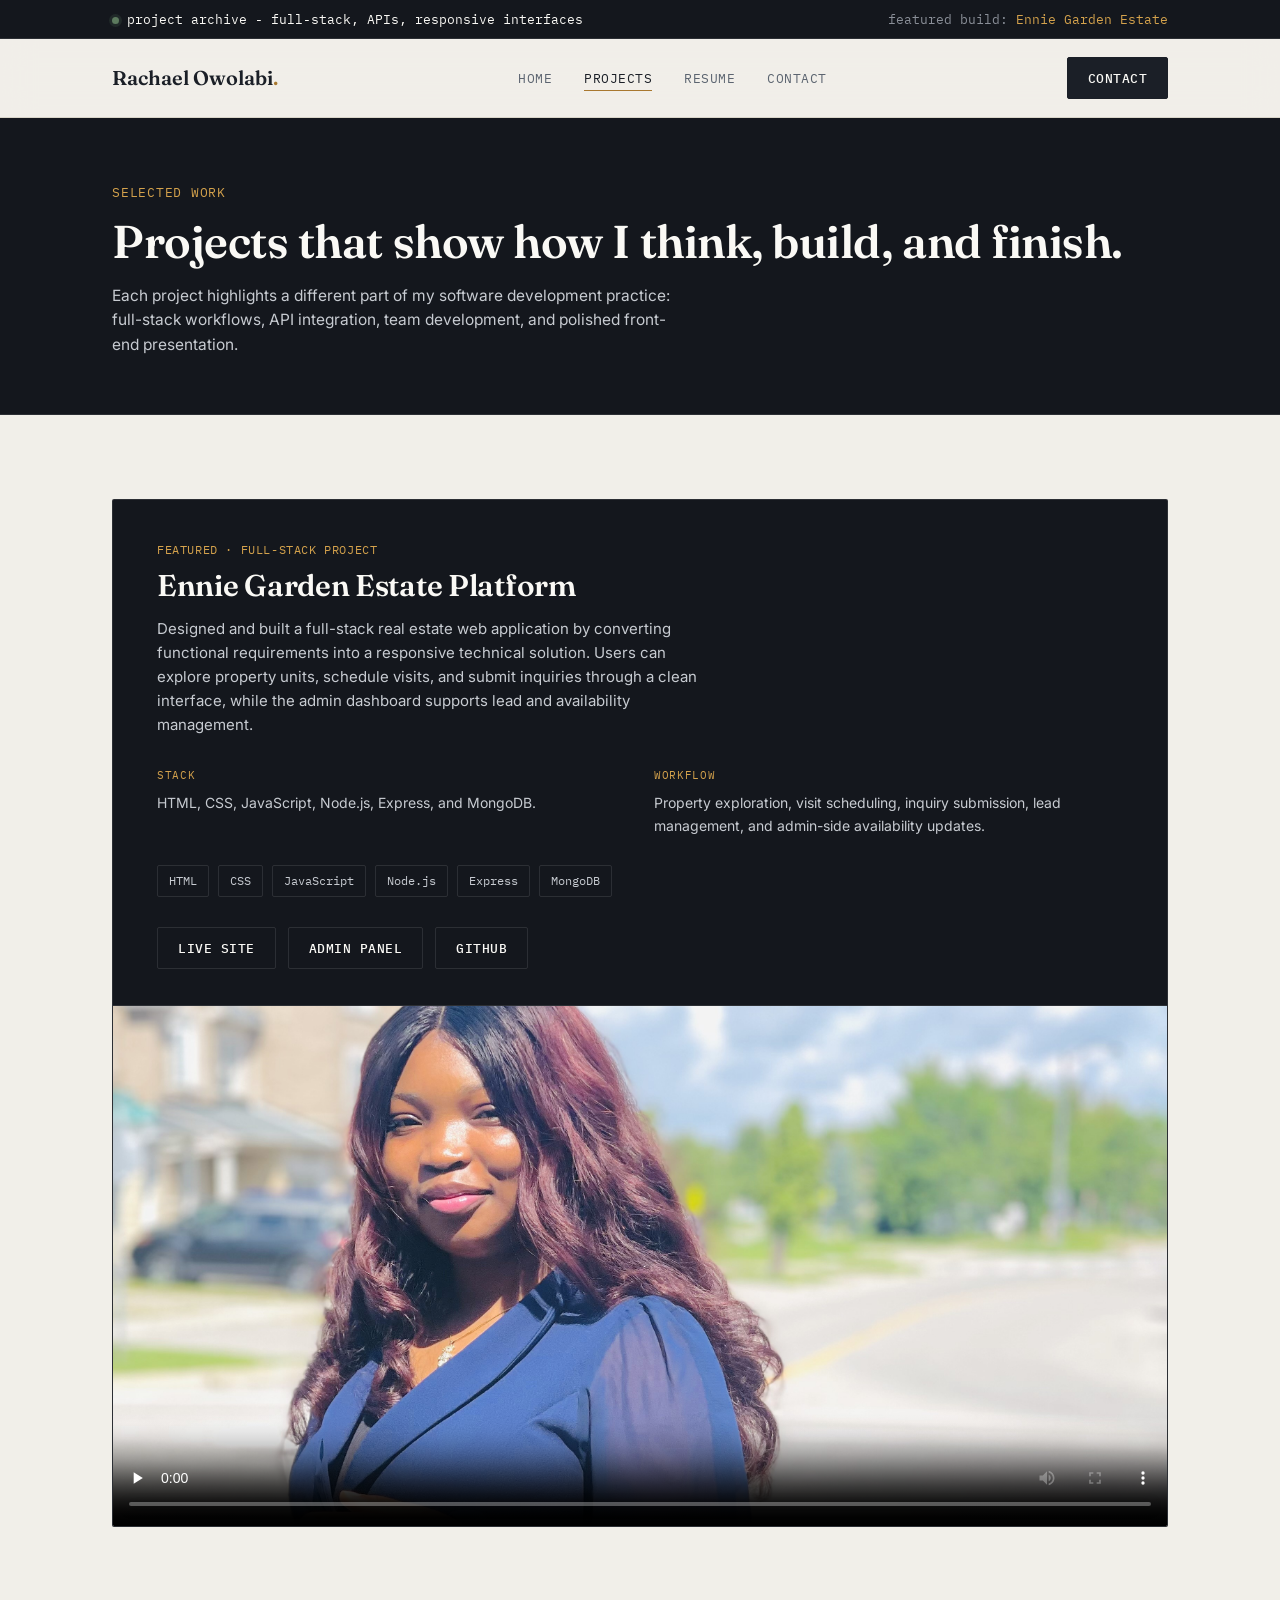
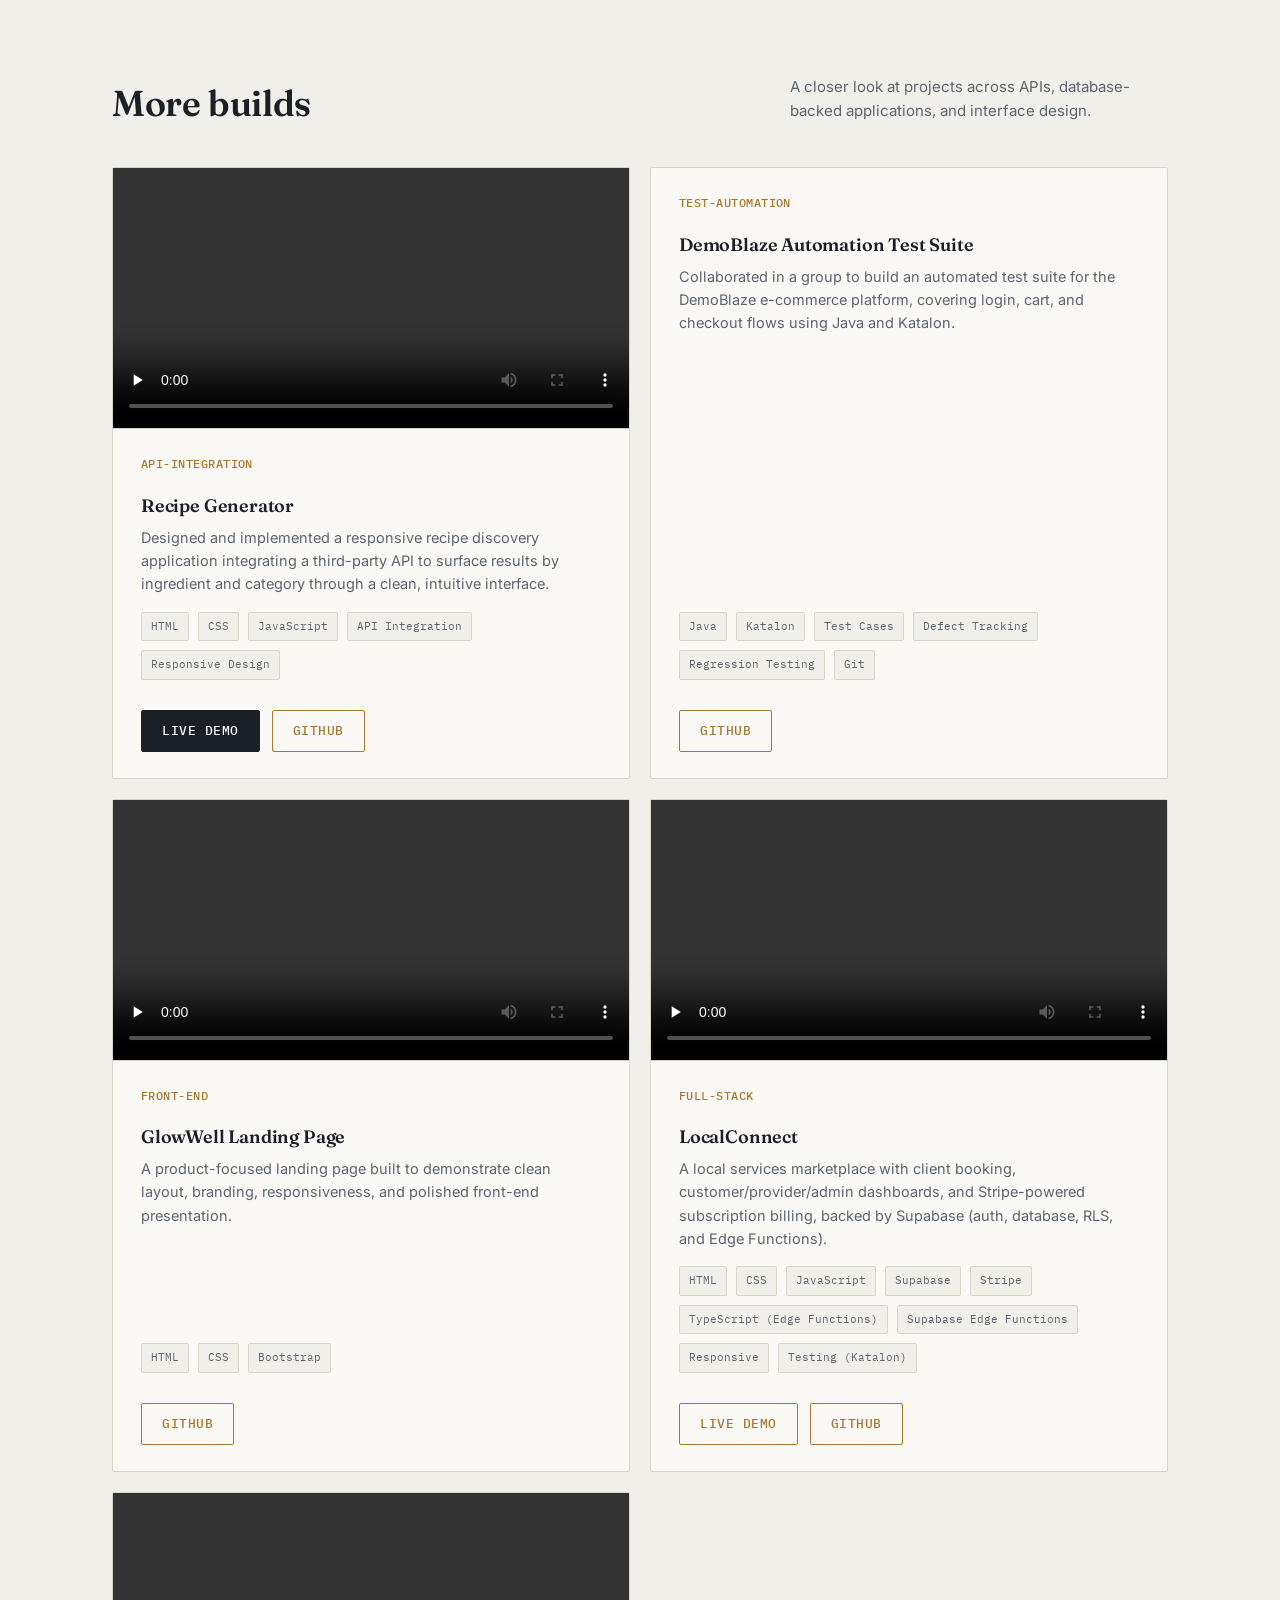
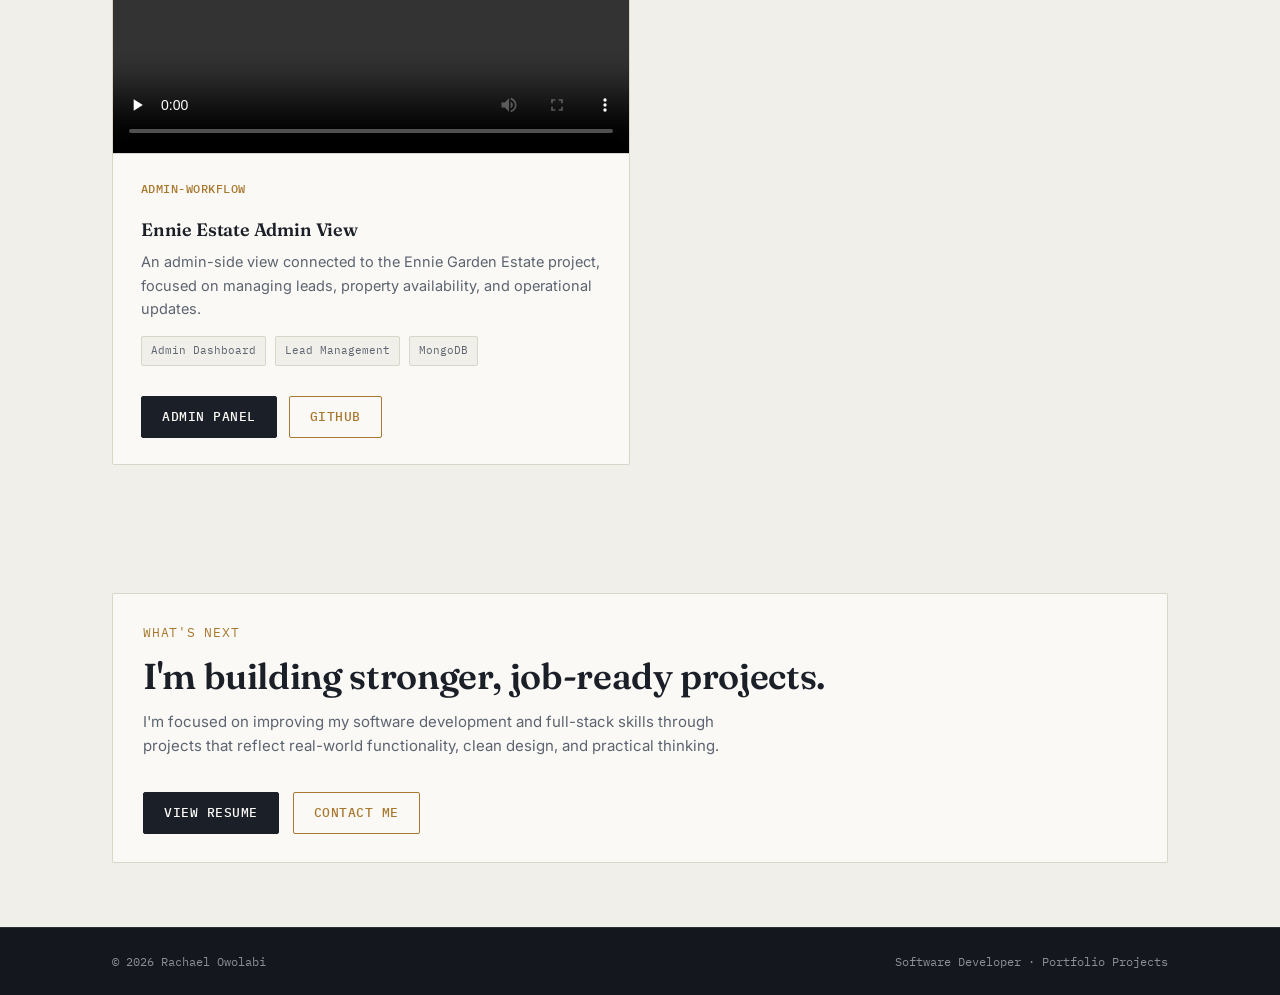
==== commit 95b15980: "Update LocalConnect project card, add it to resume, fix accent color - Rewrite the LocalConnect card" ====
--- a/Project.html
+++ b/Project.html
@@ -156,6 +156,35 @@
           <article class="project-card">
             <div class="project-media">
               <video controls preload="none">
+                <source src="videos/Localconnect .mp4" type="video/mp4">
+                Your browser does not support the video tag.
+              </video>
+            </div>
+            <div class="project-body">
+              <div class="featured-badge">full-stack</div>
+              <h4>LocalConnect</h4>
+              <p>A local services marketplace with client booking, customer/provider/admin dashboards, and Stripe-powered subscription billing, backed by Supabase (auth, database, RLS, and Edge Functions).</p>
+              <div class="project-meta">
+                <span>HTML</span>
+                <span>CSS</span>
+                <span>JavaScript</span>
+                <span>Supabase</span>
+                <span>Stripe</span>
+                <span>TypeScript (Edge Functions)</span>
+                <span>Supabase Edge Functions</span>
+                <span>Responsive</span>
+                <span>Testing (Katalon)</span>
+              </div>
+              <div class="project-links">
+                 <a href="https://rachaelowo.github.io/localconnect/" target="_blank" rel="noopener" class="btn brass">Live demo</a>
+                 <a href="https://github.com/rachaelowo/localconnect/" target="_blank" rel="noopener" class="btn brass">GitHub</a>
+              </div>
+            </div>
+          </article>
+
+          <article class="project-card">
+            <div class="project-media">
+              <video controls preload="none">
                 <source src="videos/Ennie estate admin page.mp4" type="video/mp4">
               </video>
             </div>
--- a/style.css
+++ b/style.css
@@ -8,8 +8,8 @@
   --paper-raised: #faf9f5;
   --slate: #5c6470;
   --slate-dim: #8a8f98;
-  --brass: #6e4dd6;
-  --brass-bright: #9b82e8;
+  --brass: #a9782f;
+  --brass-bright: #d4a24c;
   --line: #dad5c9;
   --line-dark: rgba(255, 255, 255, 0.1);
   --good: #5c7a5e;
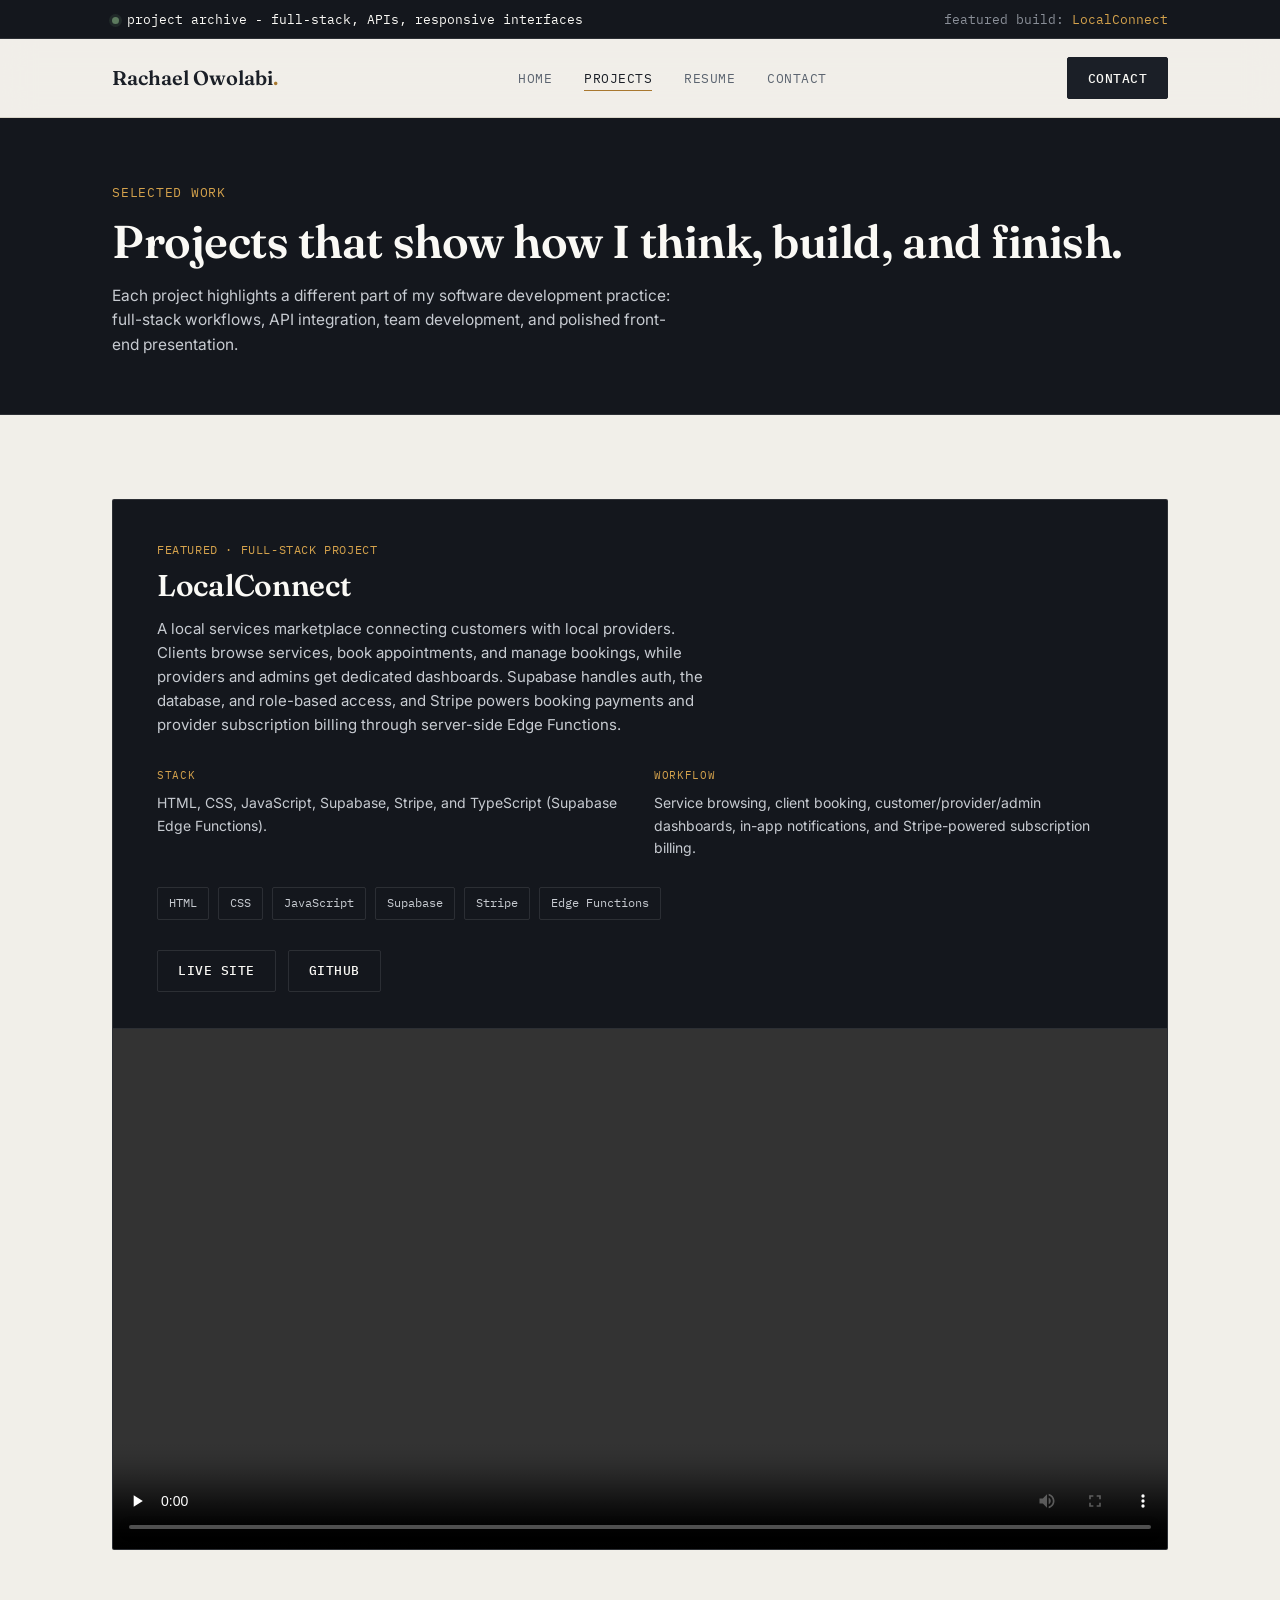
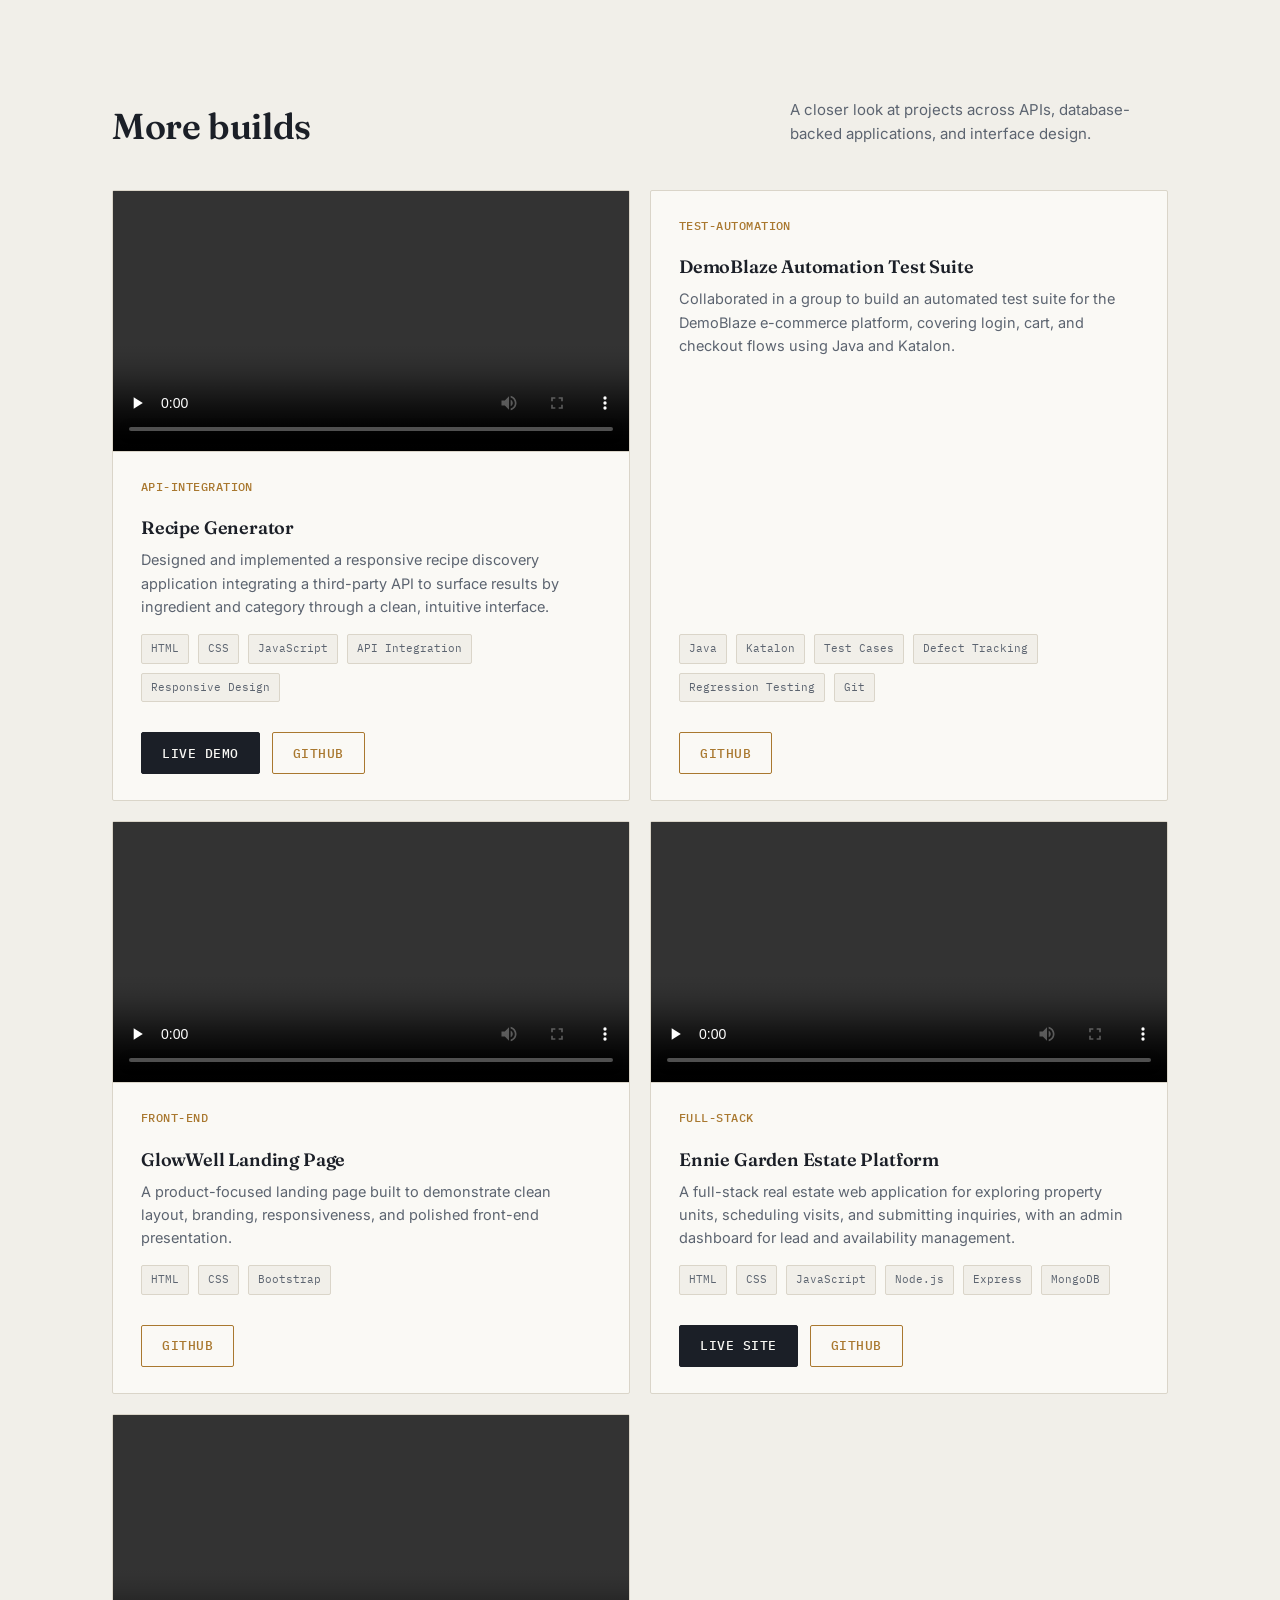
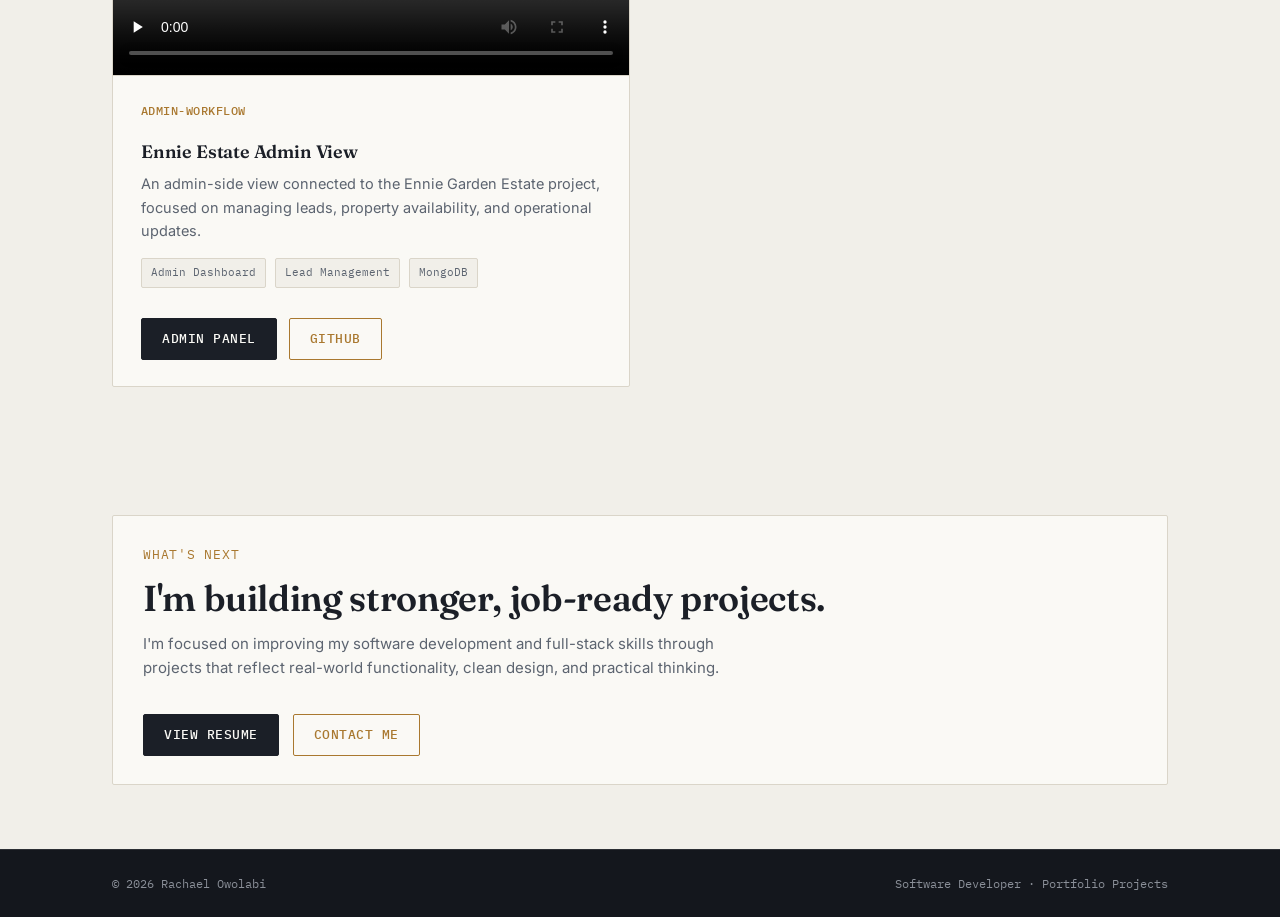
==== commit 1ef3b3af: "Make LocalConnect the featured project, move Ennie Estate to a regular listing - Swap the featured p" ====
--- a/Project.html
+++ b/Project.html
@@ -11,7 +11,7 @@
   <div class="statusbar">
     <div class="wrap">
       <span><span class="dot"></span>project archive - full-stack, APIs, responsive interfaces</span>
-      <span class="right">featured build: <span>Ennie Garden Estate</span></span>
+      <span class="right">featured build: <span>LocalConnect</span></span>
     </div>
   </div>
 
@@ -46,35 +46,34 @@
             <div class="meta-row">
               <span class="mono" style="font-size:12px;color:var(--brass-bright);text-transform:uppercase;letter-spacing:.05em;">Featured · full-stack project</span>
             </div>
-            <h3>Ennie Garden Estate Platform</h3>
-            <p>Designed and built a full-stack real estate web application by converting functional requirements into a responsive technical solution. Users can explore property units, schedule visits, and submit inquiries through a clean interface, while the admin dashboard supports lead and availability management.</p>
+            <h3>LocalConnect</h3>
+            <p>A local services marketplace connecting customers with local providers. Clients browse services, book appointments, and manage bookings, while providers and admins get dedicated dashboards. Supabase handles auth, the database, and role-based access, and Stripe powers booking payments and provider subscription billing through server-side Edge Functions.</p>
             <div class="colsplit">
               <div>
                 <div class="k">Stack</div>
-                <p>HTML, CSS, JavaScript, Node.js, Express, and MongoDB.</p>
+                <p>HTML, CSS, JavaScript, Supabase, Stripe, and TypeScript (Supabase Edge Functions).</p>
               </div>
               <div>
                 <div class="k">Workflow</div>
-                <p>Property exploration, visit scheduling, inquiry submission, lead management, and admin-side availability updates.</p>
+                <p>Service browsing, client booking, customer/provider/admin dashboards, in-app notifications, and Stripe-powered subscription billing.</p>
               </div>
             </div>
             <div class="tagrow">
               <span>HTML</span>
               <span>CSS</span>
               <span>JavaScript</span>
-              <span>Node.js</span>
-              <span>Express</span>
-              <span>MongoDB</span>
+              <span>Supabase</span>
+              <span>Stripe</span>
+              <span>Edge Functions</span>
             </div>
             <div class="links">
-              <a class="btn ghost" href="https://estate-garden-estate.onrender.com/" target="_blank" rel="noopener">Live Site</a>
-              <a class="btn ghost" href="https://estate-garden-estate.onrender.com/admin-login.html" target="_blank" rel="noopener">Admin Panel</a>
-              <a class="btn ghost" href="https://github.com/rachaelowo/Estate-website" target="_blank" rel="noopener">GitHub</a>
+              <a class="btn ghost" href="https://rachaelowo.github.io/localconnect/" target="_blank" rel="noopener">Live Site</a>
+              <a class="btn ghost" href="https://github.com/rachaelowo/localconnect/" target="_blank" rel="noopener">GitHub</a>
             </div>
           </div>
           <div class="media">
-            <video controls preload="none" poster="images/CEO.JPG">
-              <source src="videos/Ennie estate project.mp4" type="video/mp4">
+            <video controls preload="none">
+              <source src="videos/Localconnect.mp4" type="video/mp4">
             </video>
           </div>
         </div>
@@ -156,28 +155,24 @@
           <article class="project-card">
             <div class="project-media">
               <video controls preload="none">
-                <source src="videos/Localconnect .mp4" type="video/mp4">
-                Your browser does not support the video tag.
+                <source src="videos/Ennie estate project.mp4" type="video/mp4">
               </video>
             </div>
             <div class="project-body">
               <div class="featured-badge">full-stack</div>
-              <h4>LocalConnect</h4>
-              <p>A local services marketplace with client booking, customer/provider/admin dashboards, and Stripe-powered subscription billing, backed by Supabase (auth, database, RLS, and Edge Functions).</p>
+              <h4>Ennie Garden Estate Platform</h4>
+              <p>A full-stack real estate web application for exploring property units, scheduling visits, and submitting inquiries, with an admin dashboard for lead and availability management.</p>
               <div class="project-meta">
                 <span>HTML</span>
                 <span>CSS</span>
                 <span>JavaScript</span>
-                <span>Supabase</span>
-                <span>Stripe</span>
-                <span>TypeScript (Edge Functions)</span>
-                <span>Supabase Edge Functions</span>
-                <span>Responsive</span>
-                <span>Testing (Katalon)</span>
-              </div>
-              <div class="project-links">
-                 <a href="https://rachaelowo.github.io/localconnect/" target="_blank" rel="noopener" class="btn brass">Live demo</a>
-                 <a href="https://github.com/rachaelowo/localconnect/" target="_blank" rel="noopener" class="btn brass">GitHub</a>
+                <span>Node.js</span>
+                <span>Express</span>
+                <span>MongoDB</span>
+              </div>
+              <div class="project-links">
+                <a href="https://estate-garden-estate.onrender.com/" target="_blank" rel="noopener" class="btn solid">Live Site</a>
+                <a href="https://github.com/rachaelowo/Estate-website" target="_blank" rel="noopener" class="btn brass">GitHub</a>
               </div>
             </div>
           </article>
